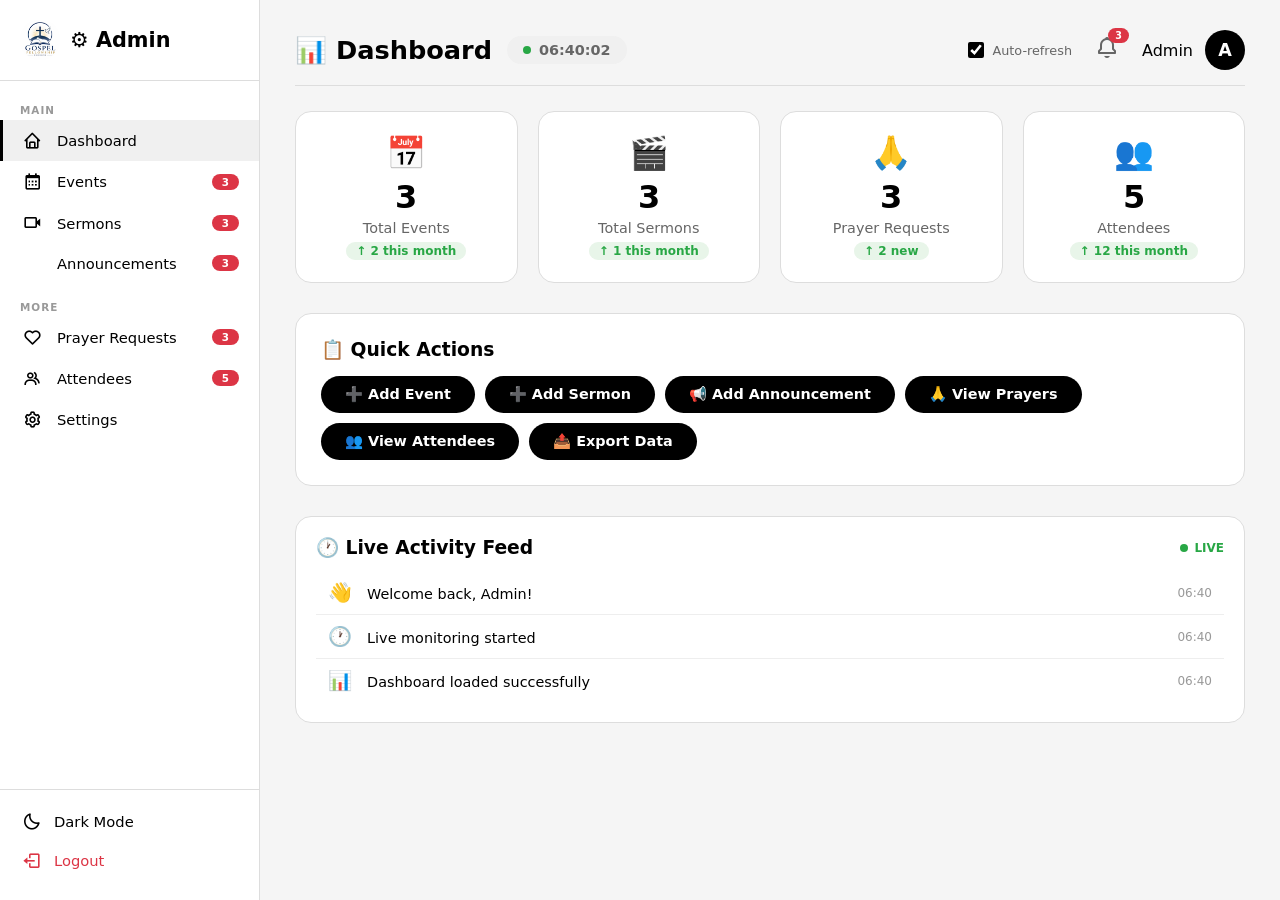
==== Admin.html @ a991891b "website update" ====
<!DOCTYPE html>
<html lang="en">
<head>
  <meta charset="UTF-8" />
  <meta name="viewport" content="width=device-width, initial-scale=1.0, maximum-scale=1.0, user-scalable=no, viewport-fit=cover" />
  <title>Admin Dashboard - Gospel Fellowship Church</title>
  <link href='https://unpkg.com/boxicons@2.1.4/css/boxicons.min.css' rel='stylesheet'>
  <link rel="stylesheet" href="https://cdnjs.cloudflare.com/ajax/libs/font-awesome/6.0.0-beta3/css/all.min.css">
  <style>
    /* ===== RESET & BASE ===== */
    * {
      margin: 0;
      padding: 0;
      box-sizing: border-box;
      font-family: 'Segoe UI', Roboto, system-ui, sans-serif;
      scrollbar-width: none;
      -ms-overflow-style: none;
    }
    *::-webkit-scrollbar { display: none; }
    
    body {
      background: #f5f5f5;
      color: #000000;
      overflow: hidden;
      height: 100vh;
      transition: background 0.3s ease, color 0.3s ease;
    }

    /* ===== DARK MODE ===== */
    body.dark-mode {
      background: #0a0a0a;
      color: #ffffff;
    }

    /* ===== ADMIN LAYOUT ===== */
    .admin-container {
      display: flex;
      height: 100vh;
      width: 100%;
    }

    /* ===== SIDEBAR ===== */
    .admin-sidebar {
      width: 260px;
      background: #ffffff;
      border-right: 1px solid #ddd;
      padding: 20px 0;
      overflow-y: auto;
      flex-shrink: 0;
      height: 100%;
      transition: background 0.3s ease, border-color 0.3s ease;
      display: flex;
      flex-direction: column;
    }
    body.dark-mode .admin-sidebar {
      background: #1a1a1a;
      border-right-color: #333;
    }

    .admin-sidebar .admin-brand {
      padding: 0 20px 20px;
      font-size: 1.3rem;
      font-weight: 700;
      border-bottom: 1px solid #ddd;
      margin-bottom: 15px;
      color: #000000;
      display: flex;
      align-items: center;
      gap: 10px;
      transition: border-color 0.3s ease, color 0.3s ease;
    }
    body.dark-mode .admin-brand {
      color: #ffffff;
      border-bottom-color: #333;
    }
    .admin-sidebar .admin-brand img {
      height: 40px;
      width: 40px;
      border-radius: 50%;
      object-fit: cover;
    }

    .admin-sidebar .nav-section {
      flex: 1;
    }
    .admin-sidebar .nav-section .nav-label {
      font-size: 0.65rem;
      text-transform: uppercase;
      letter-spacing: 1px;
      color: #999;
      padding: 8px 20px 4px;
      font-weight: 700;
    }
    body.dark-mode .admin-sidebar .nav-section .nav-label {
      color: #666;
    }

    .admin-sidebar a {
      display: flex;
      align-items: center;
      gap: 12px;
      padding: 11px 20px;
      color: #000000;
      text-decoration: none;
      transition: 0.3s;
      font-size: 0.92rem;
      border-left: 3px solid transparent;
      cursor: pointer;
      position: relative;
    }
    body.dark-mode .admin-sidebar a {
      color: #ffffff;
    }
    .admin-sidebar a:hover,
    .admin-sidebar a.active {
      background: #f0f0f0;
      border-left-color: #000000;
    }
    body.dark-mode .admin-sidebar a:hover,
    body.dark-mode .admin-sidebar a.active {
      background: #2a2a2a;
      border-left-color: #ffffff;
    }
    .admin-sidebar a i {
      width: 22px;
      font-size: 1.2rem;
    }
    .admin-sidebar a .badge {
      margin-left: auto;
      background: #dc3545;
      color: #fff;
      font-size: 0.65rem;
      padding: 2px 10px;
      border-radius: 20px;
      font-weight: 600;
      animation: pulseBadge 2s ease-in-out infinite;
    }
    body.dark-mode .admin-sidebar a .badge {
      background: #dc3545;
    }
    @keyframes pulseBadge {
      0%, 100% { transform: scale(1); }
      50% { transform: scale(1.1); }
    }

    /* ===== SIDEBAR BOTTOM ===== */
    .admin-sidebar .sidebar-footer {
      border-top: 1px solid #ddd;
      padding-top: 12px;
      margin-top: 10px;
      transition: border-color 0.3s ease;
    }
    body.dark-mode .admin-sidebar .sidebar-footer {
      border-top-color: #333;
    }
    .admin-sidebar .sidebar-footer button {
      display: flex;
      align-items: center;
      gap: 12px;
      padding: 10px 20px;
      background: none;
      border: none;
      width: 100%;
      font-size: 0.92rem;
      cursor: pointer;
      transition: 0.3s;
      border-radius: 8px;
      color: #000000;
    }
    body.dark-mode .admin-sidebar .sidebar-footer button {
      color: #ffffff;
    }
    .admin-sidebar .sidebar-footer button:hover {
      background: #f0f0f0;
    }
    body.dark-mode .admin-sidebar .sidebar-footer button:hover {
      background: #2a2a2a;
    }
    .admin-sidebar .sidebar-footer button i {
      font-size: 1.2rem;
      width: 22px;
    }
    .admin-sidebar .sidebar-footer .logout-btn {
      color: #dc3545;
    }
    .admin-sidebar .sidebar-footer .logout-btn:hover {
      background: #fee;
    }
    body.dark-mode .admin-sidebar .sidebar-footer .logout-btn:hover {
      background: #2a1a1a;
    }

    /* ===== MAIN CONTENT ===== */
    .admin-content {
      flex: 1;
      padding: 30px 35px;
      overflow-y: auto;
      height: 100%;
      background: #f5f5f5;
      transition: background 0.3s ease;
    }
    body.dark-mode .admin-content {
      background: #0a0a0a;
    }

    /* ===== HEADER ===== */
    .admin-header {
      display: flex;
      justify-content: space-between;
      align-items: center;
      padding-bottom: 15px;
      border-bottom: 1px solid #ddd;
      margin-bottom: 25px;
      transition: border-color 0.3s ease;
      flex-wrap: wrap;
      gap: 10px;
    }
    body.dark-mode .admin-header {
      border-bottom-color: #333;
    }
    .admin-header .header-left {
      display: flex;
      align-items: center;
      gap: 15px;
    }
    .admin-header h1 {
      font-size: 1.6rem;
      color: #000000;
      transition: color 0.3s ease;
    }
    body.dark-mode .admin-header h1 {
      color: #ffffff;
    }
    
    /* ===== LIVE CLOCK ===== */
    .live-clock {
      font-size: 0.9rem;
      color: #666;
      background: #f0f0f0;
      padding: 6px 16px;
      border-radius: 30px;
      display: flex;
      align-items: center;
      gap: 8px;
      font-weight: 600;
      transition: background 0.3s ease, color 0.3s ease;
    }
    body.dark-mode .live-clock {
      background: #2a2a2a;
      color: #aaa;
    }
    .live-clock .clock-dot {
      width: 8px;
      height: 8px;
      border-radius: 50%;
      background: #28a745;
      display: inline-block;
      animation: pulseDot 1.5s ease-in-out infinite;
    }
    @keyframes pulseDot {
      0%, 100% { opacity: 1; transform: scale(1); }
      50% { opacity: 0.3; transform: scale(0.8); }
    }

    /* ===== NOTIFICATION BELL ===== */
    .notification-bell {
      position: relative;
      cursor: pointer;
      font-size: 1.5rem;
      color: #666;
      transition: 0.3s;
      padding: 4px 8px;
      border-radius: 50%;
    }
    .notification-bell:hover {
      background: #f0f0f0;
      color: #000000;
    }
    body.dark-mode .notification-bell:hover {
      background: #2a2a2a;
      color: #ffffff;
    }
    .notification-bell .bell-badge {
      position: absolute;
      top: -4px;
      right: -2px;
      background: #dc3545;
      color: #fff;
      font-size: 0.6rem;
      font-weight: 700;
      padding: 2px 7px;
      border-radius: 20px;
      min-width: 18px;
      text-align: center;
      animation: pulseBadge 2s ease-in-out infinite;
    }
    .notification-bell .bell-badge.zero {
      display: none;
    }

    .admin-header .admin-user {
      display: flex;
      align-items: center;
      gap: 12px;
      color: #000000;
      transition: color 0.3s ease;
    }
    body.dark-mode .admin-header .admin-user {
      color: #ffffff;
    }
    .admin-header .admin-user .avatar {
      width: 40px;
      height: 40px;
      border-radius: 50%;
      background: #000000;
      color: #ffffff;
      display: flex;
      align-items: center;
      justify-content: center;
      font-weight: 700;
      font-size: 1.1rem;
    }
    body.dark-mode .admin-header .admin-user .avatar {
      background: #ffffff;
      color: #000000;
    }

    /* ===== STATS CARDS WITH ANIMATION ===== */
    .admin-stats {
      display: grid;
      grid-template-columns: repeat(auto-fit, minmax(180px, 1fr));
      gap: 20px;
      margin-bottom: 30px;
    }
    .stat-card {
      background: #ffffff;
      padding: 22px 20px;
      border-radius: 16px;
      border: 1px solid #ddd;
      text-align: center;
      transition: all 0.3s ease, background 0.3s ease, border-color 0.3s ease;
      cursor: default;
      position: relative;
      overflow: hidden;
    }
    body.dark-mode .stat-card {
      background: #1a1a1a;
      border-color: #333;
    }
    .stat-card:hover {
      transform: translateY(-4px);
      box-shadow: 0 8px 25px rgba(0,0,0,0.08);
    }
    .stat-card .stat-icon {
      font-size: 2rem;
      margin-bottom: 6px;
    }
    .stat-card .stat-number {
      font-size: 2rem;
      font-weight: 700;
      color: #000000;
      transition: color 0.3s ease;
      display: inline-block;
    }
    body.dark-mode .stat-card .stat-number {
      color: #ffffff;
    }
    /* ===== ANIMATED NUMBER ===== */
    .stat-number.animated {
      animation: countUp 0.8s ease forwards;
    }
    @keyframes countUp {
      from { opacity: 0; transform: translateY(10px) scale(0.9); }
      to { opacity: 1; transform: translateY(0) scale(1); }
    }

    .stat-card .stat-label {
      font-size: 0.9rem;
      color: #666;
      margin-top: 4px;
      transition: color 0.3s ease;
    }
    body.dark-mode .stat-card .stat-label {
      color: #999;
    }
    .stat-card .stat-change {
      font-size: 0.75rem;
      margin-top: 6px;
      display: inline-block;
      padding: 2px 10px;
      border-radius: 20px;
      font-weight: 600;
    }
    .stat-card .stat-change.up { color: #28a745; background: #e8f5e9; }
    .stat-card .stat-change.down { color: #dc3545; background: #fde8e8; }
    body.dark-mode .stat-card .stat-change.up { background: #1a2a1a; }
    body.dark-mode .stat-card .stat-change.down { background: #2a1a1a; }

    /* ===== QUICK ACTIONS ===== */
    .quick-actions {
      background: #ffffff;
      padding: 25px;
      border-radius: 16px;
      border: 1px solid #ddd;
      margin-bottom: 30px;
      transition: background 0.3s ease, border-color 0.3s ease;
    }
    body.dark-mode .quick-actions {
      background: #1a1a1a;
      border-color: #333;
    }
    .quick-actions h3 {
      color: #000000;
      margin-bottom: 15px;
      transition: color 0.3s ease;
    }
    body.dark-mode .quick-actions h3 {
      color: #ffffff;
    }
    .quick-actions .btn-group {
      display: flex;
      flex-wrap: wrap;
      gap: 10px;
    }
    .quick-actions .btn-admin {
      padding: 10px 24px;
      border: none;
      border-radius: 30px;
      font-weight: 600;
      cursor: pointer;
      transition: 0.3s;
      background: #000000;
      color: #ffffff;
      font-size: 0.9rem;
      display: inline-flex;
      align-items: center;
      gap: 8px;
    }
    .quick-actions .btn-admin:hover {
      opacity: 0.8;
      transform: scale(1.02);
    }
    body.dark-mode .quick-actions .btn-admin {
      background: #ffffff;
      color: #000000;
    }
    body.dark-mode .quick-actions .btn-admin:hover {
      background: #cccccc;
    }

    /* ===== LIVE ACTIVITY FEED ===== */
    .activity-feed {
      background: #ffffff;
      padding: 20px;
      border-radius: 16px;
      border: 1px solid #ddd;
      transition: background 0.3s ease, border-color 0.3s ease;
      margin-top: 20px;
    }
    body.dark-mode .activity-feed {
      background: #1a1a1a;
      border-color: #333;
    }
    .activity-feed .feed-header {
      display: flex;
      justify-content: space-between;
      align-items: center;
      margin-bottom: 12px;
    }
    .activity-feed .feed-header h3 {
      color: #000000;
      transition: color 0.3s ease;
    }
    body.dark-mode .activity-feed .feed-header h3 {
      color: #ffffff;
    }
    .activity-feed .feed-header .live-indicator {
      font-size: 0.75rem;
      color: #28a745;
      font-weight: 600;
      display: flex;
      align-items: center;
      gap: 6px;
    }
    .activity-feed .feed-header .live-indicator .dot {
      width: 8px;
      height: 8px;
      border-radius: 50%;
      background: #28a745;
      animation: pulseDot 1.5s ease-in-out infinite;
    }
    .activity-feed .feed-items {
      max-height: 200px;
      overflow-y: auto;
    }
    .activity-feed .feed-item {
      display: flex;
      justify-content: space-between;
      align-items: center;
      padding: 10px 12px;
      border-bottom: 1px solid #eee;
      transition: all 0.3s ease;
      animation: slideInFeed 0.4s ease;
    }
    body.dark-mode .activity-feed .feed-item {
      border-bottom-color: #333;
    }
    .activity-feed .feed-item:last-child {
      border-bottom: none;
    }
    .activity-feed .feed-item:hover {
      background: #f8f9fa;
    }
    body.dark-mode .activity-feed .feed-item:hover {
      background: #2a2a2a;
    }
    .activity-feed .feed-item .feed-text {
      color: #000000;
      font-size: 0.9rem;
      transition: color 0.3s ease;
    }
    body.dark-mode .activity-feed .feed-item .feed-text {
      color: #ffffff;
    }
    .activity-feed .feed-item .feed-time {
      color: #999;
      font-size: 0.75rem;
      flex-shrink: 0;
      margin-left: 15px;
    }
    body.dark-mode .activity-feed .feed-item .feed-time {
      color: #666;
    }
    .activity-feed .feed-item .feed-icon {
      font-size: 1.2rem;
      margin-right: 10px;
    }
    .activity-feed .feed-empty {
      text-align: center;
      color: #999;
      padding: 20px;
      font-size: 0.9rem;
    }
    @keyframes slideInFeed {
      from { opacity: 0; transform: translateX(-20px); }
      to { opacity: 1; transform: translateX(0); }
    }

    /* ===== ADMIN TABLE ===== */
    .admin-table-wrapper {
      background: #ffffff;
      border-radius: 16px;
      border: 1px solid #ddd;
      overflow: hidden;
      margin-top: 15px;
      transition: background 0.3s ease, border-color 0.3s ease;
    }
    body.dark-mode .admin-table-wrapper {
      background: #1a1a1a;
      border-color: #333;
    }
    .admin-table-wrapper table {
      width: 100%;
      border-collapse: collapse;
    }
    .admin-table-wrapper th {
      background: #f8f8f8;
      padding: 14px 18px;
      text-align: left;
      font-weight: 600;
      color: #000000;
      border-bottom: 1px solid #ddd;
      transition: background 0.3s ease, color 0.3s ease, border-color 0.3s ease;
    }
    body.dark-mode .admin-table-wrapper th {
      background: #2a2a2a;
      color: #ffffff;
      border-bottom-color: #333;
    }
    .admin-table-wrapper td {
      padding: 14px 18px;
      border-bottom: 1px solid #eee;
      color: #000000;
      transition: border-color 0.3s ease, color 0.3s ease;
    }
    body.dark-mode .admin-table-wrapper td {
      color: #ffffff;
      border-bottom-color: #333;
    }
    .admin-table-wrapper tr:hover td {
      background: #f8f8f8;
    }
    body.dark-mode .admin-table-wrapper tr:hover td {
      background: #2a2a2a;
    }
    .admin-table-wrapper tr:last-child td {
      border-bottom: none;
    }

    .btn-admin-sm {
      padding: 4px 14px;
      border: none;
      border-radius: 20px;
      font-size: 0.75rem;
      cursor: pointer;
      transition: 0.3s;
      font-weight: 600;
      margin: 2px;
    }
    .btn-admin-sm.danger { background: #dc3545; color: #ffffff; }
    .btn-admin-sm.danger:hover { background: #c82333; }
    .btn-admin-sm.success { background: #28a745; color: #ffffff; }
    .btn-admin-sm.success:hover { background: #218838; }
    .btn-admin-sm.primary { background: #007bff; color: #ffffff; }
    .btn-admin-sm.primary:hover { background: #0069d9; }
    .btn-admin-sm.warning { background: #ffc107; color: #000000; }
    .btn-admin-sm.warning:hover { background: #e0a800; }
    .btn-admin-sm.info { background: #17a2b8; color: #ffffff; }
    .btn-admin-sm.info:hover { background: #138496; }

    /* ===== ADMIN FORM ===== */
    .admin-form {
      background: #ffffff;
      padding: 25px;
      border-radius: 16px;
      border: 1px solid #ddd;
      margin-bottom: 25px;
      transition: background 0.3s ease, border-color 0.3s ease;
    }
    body.dark-mode .admin-form {
      background: #1a1a1a;
      border-color: #333;
    }
    .admin-form h4 {
      color: #000000;
      margin-bottom: 15px;
      transition: color 0.3s ease;
    }
    body.dark-mode .admin-form h4 {
      color: #ffffff;
    }
    .admin-form .form-group {
      margin-bottom: 14px;
    }
    .admin-form label {
      display: block;
      font-weight: 600;
      margin-bottom: 5px;
      color: #000000;
      font-size: 0.9rem;
      transition: color 0.3s ease;
    }
    body.dark-mode .admin-form label {
      color: #ffffff;
    }
    .admin-form input,
    .admin-form textarea,
    .admin-form select {
      width: 100%;
      padding: 10px 14px;
      border: 1px solid #ddd;
      border-radius: 10px;
      font-size: 0.95rem;
      transition: 0.3s;
      color: #000000;
      background: #ffffff;
    }
    body.dark-mode .admin-form input,
    body.dark-mode .admin-form textarea,
    body.dark-mode .admin-form select {
      background: #000000;
      color: #ffffff;
      border-color: #333;
    }
    .admin-form input:focus,
    .admin-form textarea:focus {
      border-color: #000000;
      outline: none;
      box-shadow: 0 0 0 3px rgba(0,0,0,0.05);
    }
    body.dark-mode .admin-form input:focus,
    body.dark-mode .admin-form textarea:focus {
      border-color: #ffffff;
      box-shadow: 0 0 0 3px rgba(255,255,255,0.05);
    }
    .admin-form textarea {
      resize: vertical;
      min-height: 70px;
    }
    .admin-form .form-row {
      display: grid;
      grid-template-columns: 1fr 1fr;
      gap: 15px;
    }
    .admin-form .btn-submit {
      padding: 10px 30px;
      border: none;
      border-radius: 30px;
      font-weight: 600;
      cursor: pointer;
      transition: 0.3s;
      background: #000000;
      color: #ffffff;
      font-size: 0.95rem;
      display: inline-flex;
      align-items: center;
      gap: 8px;
    }
    .admin-form .btn-submit:hover {
      opacity: 0.8;
      transform: scale(1.02);
    }
    .admin-form .btn-submit.secondary {
      background: #6c757d;
    }
    body.dark-mode .admin-form .btn-submit {
      background: #ffffff;
      color: #000000;
    }
    body.dark-mode .admin-form .btn-submit:hover {
      background: #cccccc;
    }

    /* ===== PAGE CONTENT ===== */
    .page-content {
      display: none;
      animation: fadeIn 0.3s ease;
    }
    .page-content.active {
      display: block;
    }
    @keyframes fadeIn {
      from { opacity: 0; transform: translateY(10px); }
      to { opacity: 1; transform: translateY(0); }
    }

    /* ===== TABLE TOOLBAR ===== */
    .table-toolbar {
      display: flex;
      justify-content: space-between;
      align-items: center;
      flex-wrap: wrap;
      gap: 10px;
      margin-bottom: 12px;
    }
    .table-toolbar .search-box {
      display: flex;
      align-items: center;
      gap: 8px;
      background: #f8f9fa;
      padding: 4px 14px;
      border-radius: 30px;
      border: 1px solid #ddd;
      transition: 0.3s;
    }
    body.dark-mode .table-toolbar .search-box {
      background: #000000;
      border-color: #333;
    }
    .table-toolbar .search-box:focus-within {
      border-color: #000000;
      box-shadow: 0 0 0 3px rgba(0,0,0,0.05);
    }
    body.dark-mode .table-toolbar .search-box:focus-within {
      border-color: #ffffff;
    }
    .table-toolbar .search-box input {
      border: none;
      background: transparent;
      padding: 8px 0;
      font-size: 0.9rem;
      color: #000000;
      outline: none;
      width: 180px;
    }
    body.dark-mode .table-toolbar .search-box input {
      color: #ffffff;
    }
    .table-toolbar .search-box input::placeholder {
      color: #aaa;
    }
    body.dark-mode .table-toolbar .search-box input::placeholder {
      color: #666;
    }
    .table-toolbar .search-box i {
      color: #aaa;
    }
    .table-toolbar .export-btn {
      padding: 8px 18px;
      border: 1px solid #ddd;
      border-radius: 30px;
      background: #fff;
      cursor: pointer;
      transition: 0.3s;
      font-size: 0.85rem;
      display: flex;
      align-items: center;
      gap: 6px;
    }
    body.dark-mode .table-toolbar .export-btn {
      background: #1a1a1a;
      border-color: #333;
      color: #ffffff;
    }
    .table-toolbar .export-btn:hover {
      background: #f0f0f0;
    }
    body.dark-mode .table-toolbar .export-btn:hover {
      background: #2a2a2a;
    }

    /* ===== TOAST NOTIFICATION ===== */
    .toast-container {
      position: fixed;
      top: 20px;
      right: 20px;
      z-index: 999999;
      display: flex;
      flex-direction: column;
      gap: 10px;
      max-width: 380px;
    }
    .toast {
      padding: 14px 20px;
      border-radius: 12px;
      color: #ffffff;
      font-weight: 600;
      box-shadow: 0 8px 30px rgba(0,0,0,0.2);
      animation: slideInToast 0.4s ease;
      display: flex;
      align-items: center;
      gap: 12px;
      backdrop-filter: blur(4px);
    }
    .toast.success { background: #28a745; }
    .toast.error { background: #dc3545; }
    .toast.warning { background: #ffc107; color: #000000; }
    .toast.info { background: #17a2b8; }
    .toast .toast-close {
      margin-left: auto;
      cursor: pointer;
      font-size: 1.2rem;
      opacity: 0.7;
      transition: 0.3s;
      background: none;
      border: none;
      color: inherit;
    }
    .toast .toast-close:hover { opacity: 1; }
    @keyframes slideInToast {
      from { opacity: 0; transform: translateX(100px); }
      to { opacity: 1; transform: translateX(0); }
    }

    /* ===== CONFIRM DIALOG ===== */
    .confirm-dialog-overlay {
      position: fixed;
      top: 0; left: 0; width: 100%; height: 100%;
      background: rgba(0,0,0,0.6);
      backdrop-filter: blur(4px);
      display: none;
      justify-content: center;
      align-items: center;
      z-index: 999998;
    }
    .confirm-dialog-overlay.show { display: flex; }
    .confirm-dialog {
      background: #ffffff;
      padding: 30px 35px;
      border-radius: 20px;
      max-width: 420px;
      width: 92%;
      text-align: center;
      animation: slideUpBox 0.3s ease;
    }
    body.dark-mode .confirm-dialog {
      background: #1a1a1a;
    }
    .confirm-dialog .confirm-icon {
      font-size: 3rem;
      margin-bottom: 10px;
    }
    .confirm-dialog h3 {
      color: #000000;
      margin-bottom: 8px;
    }
    body.dark-mode .confirm-dialog h3 {
      color: #ffffff;
    }
    .confirm-dialog p {
      color: #666;
      margin-bottom: 20px;
      font-size: 0.95rem;
    }
    body.dark-mode .confirm-dialog p {
      color: #999;
    }
    .confirm-dialog .confirm-buttons {
      display: flex;
      gap: 12px;
      justify-content: center;
    }
    .confirm-dialog .confirm-buttons button {
      padding: 10px 30px;
      border: none;
      border-radius: 30px;
      font-weight: 600;
      cursor: pointer;
      transition: 0.3s;
      font-size: 0.9rem;
    }
    .confirm-dialog .confirm-buttons .btn-confirm {
      background: #dc3545;
      color: #ffffff;
    }
    .confirm-dialog .confirm-buttons .btn-confirm:hover {
      background: #c82333;
    }
    .confirm-dialog .confirm-buttons .btn-cancel {
      background: #e8e8e8;
      color: #000000;
    }
    .confirm-dialog .confirm-buttons .btn-cancel:hover {
      background: #d5d5d5;
    }
    body.dark-mode .confirm-dialog .confirm-buttons .btn-cancel {
      background: #333;
      color: #ffffff;
    }
    body.dark-mode .confirm-dialog .confirm-buttons .btn-cancel:hover {
      background: #444;
    }

    /* ===== EMPTY STATE ===== */
    .empty-state {
      text-align: center;
      padding: 40px 20px;
      color: #999;
    }
    .empty-state i {
      font-size: 3.5rem;
      margin-bottom: 12px;
      display: block;
    }
    .empty-state h4 {
      color: #666;
      margin-bottom: 4px;
    }
    body.dark-mode .empty-state h4 {
      color: #888;
    }
    .empty-state p {
      font-size: 0.9rem;
    }

    /* ===== AUTO-REFRESH TOGGLE ===== */
    .auto-refresh-toggle {
      display: flex;
      align-items: center;
      gap: 8px;
      font-size: 0.8rem;
      color: #666;
      cursor: pointer;
      transition: color 0.3s ease;
    }
    body.dark-mode .auto-refresh-toggle {
      color: #888;
    }
    .auto-refresh-toggle input[type="checkbox"] {
      width: 16px;
      height: 16px;
      cursor: pointer;
      accent-color: #000000;
    }
    body.dark-mode .auto-refresh-toggle input[type="checkbox"] {
      accent-color: #ffffff;
    }

    /* ========================================== */
    /* ===== RESPONSIVE ===== */
    /* ========================================== */
    @media (max-width: 992px) {
      .admin-sidebar { width: 220px; }
      .admin-content { padding: 20px; }
      .admin-stats { grid-template-columns: repeat(2, 1fr); }
    }

    @media (max-width: 768px) {
      .admin-container { flex-direction: column; }
      .admin-sidebar {
        width: 100%;
        height: auto;
        border-right: none;
        border-bottom: 1px solid #ddd;
        padding: 10px 0;
        flex-direction: row;
        flex-wrap: wrap;
        overflow-x: auto;
      }
      body.dark-mode .admin-sidebar { border-bottom-color: #333; }
      .admin-sidebar .admin-brand {
        width: 100%;
        padding: 0 15px 10px;
        border-bottom: 1px solid #ddd;
        margin-bottom: 5px;
      }
      body.dark-mode .admin-sidebar .admin-brand { border-bottom-color: #333; }
      .admin-sidebar .nav-section {
        display: flex;
        flex-wrap: wrap;
        padding: 0 10px;
        gap: 2px;
        flex: none;
      }
      .admin-sidebar .nav-section .nav-label { display: none; }
      .admin-sidebar a {
        padding: 8px 14px;
        font-size: 0.8rem;
        border-left: none;
        border-bottom: 2px solid transparent;
        flex: 1;
        min-width: 60px;
        justify-content: center;
      }
      .admin-sidebar a:hover,
      .admin-sidebar a.active {
        border-left: none;
        border-bottom-color: #000000;
      }
      body.dark-mode .admin-sidebar a:hover,
      body.dark-mode .admin-sidebar a.active {
        border-bottom-color: #ffffff;
      }
      .admin-sidebar a .badge { display: none; }
      .admin-sidebar .sidebar-footer {
        display: flex;
        width: 100%;
        border-top: 1px solid #ddd;
        padding-top: 8px;
        margin-top: 5px;
        justify-content: center;
        gap: 6px;
      }
      body.dark-mode .admin-sidebar .sidebar-footer { border-top-color: #333; }
      .admin-sidebar .sidebar-footer button {
        width: auto;
        padding: 6px 14px;
        font-size: 0.8rem;
      }
      .admin-content { padding: 15px; height: auto; min-height: calc(100vh - 120px); }
      .admin-stats { grid-template-columns: 1fr 1fr; gap: 10px; }
      .stat-card { padding: 15px; }
      .stat-card .stat-number { font-size: 1.4rem; }
      .admin-header {
        flex-direction: column;
        align-items: stretch;
        gap: 10px;
      }
      .admin-header .header-left {
        flex-wrap: wrap;
      }
      .admin-header h1 { font-size: 1.2rem; }
      .admin-form .form-row { grid-template-columns: 1fr; }
      .admin-table-wrapper { overflow-x: auto; }
      .admin-table-wrapper table { font-size: 0.8rem; }
      .admin-table-wrapper th,
      .admin-table-wrapper td { padding: 8px 10px; }
      .quick-actions .btn-group { flex-direction: column; }
      .quick-actions .btn-admin { width: 100%; justify-content: center; }
      .table-toolbar .search-box input { width: 120px; }
      .live-clock { font-size: 0.75rem; padding: 4px 12px; }
    }

    @media (max-width: 480px) {
      .admin-stats { grid-template-columns: 1fr 1fr; gap: 8px; }
      .stat-card .stat-icon { font-size: 1.5rem; }
      .stat-card .stat-number { font-size: 1.2rem; }
      .admin-content { padding: 10px; }
    }
  </style>
</head>
<body>

<!-- ===== TOAST CONTAINER ===== -->
<div class="toast-container" id="toastContainer"></div>

<!-- ===== CONFIRM DIALOG ===== -->
<div class="confirm-dialog-overlay" id="confirmDialog">
  <div class="confirm-dialog">
    <div class="confirm-icon">⚠️</div>
    <h3 id="confirmTitle">Are you sure?</h3>
    <p id="confirmMessage">This action cannot be undone.</p>
    <div class="confirm-buttons">
      <button class="btn-cancel" onclick="closeConfirm()">Cancel</button>
      <button class="btn-confirm" id="confirmBtn">Delete</button>
    </div>
  </div>
</div>

<!-- ===== ADMIN LAYOUT ===== -->
<div class="admin-container">

  <!-- ===== SIDEBAR ===== -->
  <aside class="admin-sidebar">
    <div class="admin-brand">
      <img src="Gospel.jpg" alt="Logo" onerror="this.src='Gospel.jpg'">
      <span>⚙️ Admin</span>
    </div>

    <nav class="nav-section">
      <div class="nav-label">Main</div>
      <a class="active" data-page="dashboard" onclick="showPage('dashboard')">
        <i class='bx bx-home'></i> Dashboard
      </a>
      <a data-page="events" onclick="showPage('events')">
        <i class='bx bx-calendar'></i> Events
        <span class="badge" id="eventBadge">6</span>
      </a>
      <a data-page="sermons" onclick="showPage('sermons')">
        <i class='bx bx-video'></i> Sermons
        <span class="badge" id="sermonBadge">3</span>
      </a>
      <a data-page="announcements" onclick="showPage('announcements')">
        <i class='bx bx-bullhorn'></i> Announcements
        <span class="badge" id="announceBadge">3</span>
      </a>
      <div class="nav-label" style="margin-top:10px;">More</div>
      <a data-page="prayers" onclick="showPage('prayers')">
        <i class='bx bx-heart'></i> Prayer Requests
        <span class="badge" id="prayerBadge">3</span>
      </a>
      <a data-page="attendees" onclick="showPage('attendees')">
        <i class='bx bx-group'></i> Attendees
        <span class="badge" id="attendeeBadge">5</span>
      </a>
      <a data-page="settings" onclick="showPage('settings')">
        <i class='bx bx-cog'></i> Settings
      </a>
    </nav>

    <div class="sidebar-footer">
      <button onclick="toggleAdminTheme()">
        <i class='bx bx-moon' id="adminThemeIcon"></i>
        <span id="adminThemeText">Dark Mode</span>
      </button>
      <button class="logout-btn" onclick="logoutAdmin()">
        <i class='bx bx-log-out'></i> Logout
      </button>
    </div>
  </aside>

  <!-- ===== MAIN CONTENT ===== -->
  <main class="admin-content">

    <!-- ===== HEADER WITH LIVE CLOCK ===== -->
    <div class="admin-header">
      <div class="header-left">
        <h1 id="pageTitle">📊 Dashboard</h1>
        <div class="live-clock">
          <span class="clock-dot"></span>
          <span id="liveClock">00:00:00</span>
        </div>
      </div>
      <div style="display:flex;align-items:center;gap:15px;flex-wrap:wrap;">
        <!-- Auto-Refresh Toggle -->
        <label class="auto-refresh-toggle">
          <input type="checkbox" id="autoRefreshToggle" checked onchange="toggleAutoRefresh()">
          <span>Auto-refresh</span>
        </label>
        <!-- Notification Bell -->
        <div class="notification-bell" onclick="showNotifications()" title="Notifications">
          <i class='bx bx-bell'></i>
          <span class="bell-badge" id="bellBadge">3</span>
        </div>
        <div class="admin-user">
          <span>Admin</span>
          <div class="avatar">A</div>
        </div>
      </div>
    </div>

    <!-- ========================================== -->
    <!-- ===== PAGE: DASHBOARD ===== -->
    <!-- ========================================== -->
    <div class="page-content active" id="page-dashboard">
      <div class="admin-stats">
        <div class="stat-card">
          <div class="stat-icon">📅</div>
          <div class="stat-number animated" id="statEvents">6</div>
          <div class="stat-label">Total Events</div>
          <span class="stat-change up">↑ 2 this month</span>
        </div>
        <div class="stat-card">
          <div class="stat-icon">🎬</div>
          <div class="stat-number animated" id="statSermons">3</div>
          <div class="stat-label">Total Sermons</div>
          <span class="stat-change up">↑ 1 this month</span>
        </div>
        <div class="stat-card">
          <div class="stat-icon">🙏</div>
          <div class="stat-number animated" id="statPrayers">3</div>
          <div class="stat-label">Prayer Requests</div>
          <span class="stat-change up">↑ 2 new</span>
        </div>
        <div class="stat-card">
          <div class="stat-icon">👥</div>
          <div class="stat-number animated" id="statAttendees">127</div>
          <div class="stat-label">Attendees</div>
          <span class="stat-change up">↑ 12 this month</span>
        </div>
      </div>

      <div class="quick-actions">
        <h3>📋 Quick Actions</h3>
        <div class="btn-group">
          <button class="btn-admin" onclick="showPage('events')">➕ Add Event</button>
          <button class="btn-admin" onclick="showPage('sermons')">➕ Add Sermon</button>
          <button class="btn-admin" onclick="showPage('announcements')">📢 Add Announcement</button>
          <button class="btn-admin" onclick="showPage('prayers')">🙏 View Prayers</button>
          <button class="btn-admin" onclick="showPage('attendees')">👥 View Attendees</button>
          <button class="btn-admin" onclick="exportData()">📤 Export Data</button>
        </div>
      </div>

      <!-- ===== LIVE ACTIVITY FEED ===== -->
      <div class="activity-feed">
        <div class="feed-header">
          <h3>🕐 Live Activity Feed</h3>
          <span class="live-indicator">
            <span class="dot"></span> LIVE
          </span>
        </div>
        <div class="feed-items" id="activityFeed">
          <!-- Activities will be added here dynamically -->
        </div>
      </div>
    </div>

    <!-- ========================================== -->
    <!-- ===== PAGE: EVENTS ===== -->
    <!-- ========================================== -->
    <div class="page-content" id="page-events">
      <h3 style="color:#000000;margin-bottom:15px;transition:color 0.3s ease;">📅 Manage Events</h3>

      <div class="admin-form">
        <h4>Add New Event</h4>
        <form onsubmit="addEvent(event)">
          <div class="form-row">
            <div class="form-group">
              <label>Event Title *</label>
              <input type="text" id="eventTitle" placeholder="e.g. Sunday Service" required>
            </div>
            <div class="form-group">
              <label>Date/Time *</label>
              <input type="text" id="eventDate" placeholder="e.g. Every Sunday • 8:30 AM" required>
            </div>
          </div>
          <div class="form-group">
            <label>Description</label>
            <textarea id="eventDesc" placeholder="Event description" rows="2"></textarea>
          </div>
          <div class="form-group">
            <label>Tag *</label>
            <input type="text" id="eventTag" placeholder="e.g. ⛪ Sunday Service" required>
          </div>
          <div style="display:flex;gap:10px;flex-wrap:wrap;">
            <button type="submit" class="btn-submit">➕ Add Event</button>
            <button type="reset" class="btn-submit secondary" style="background:#6c757d;">↺ Clear</button>
          </div>
        </form>
      </div>

      <div class="table-toolbar">
        <div class="search-box">
          <i class='bx bx-search'></i>
          <input type="text" id="eventSearch" placeholder="Search events..." oninput="filterTable('eventsTableBody', this.value)">
        </div>
        <button class="export-btn" onclick="exportTable('eventsTableBody', 'Events')">
          <i class='bx bx-download'></i> Export
        </button>
      </div>

      <div class="admin-table-wrapper">
        <table>
          <thead>
            <tr><th>Title</th><th>Date</th><th>Tag</th><th>Actions</th></tr>
          </thead>
          <tbody id="eventsTableBody">
            <tr>
              <td>Sunday Service</td>
              <td>Every Sunday • 8:30 AM</td>
              <td>⛪ Sunday Service</td>
              <td>
                <button class="btn-admin-sm primary" onclick="editItem(this, 'Event')">✏️ Edit</button>
                <button class="btn-admin-sm danger" onclick="confirmDelete(this, 'Event')">🗑️ Delete</button>
              </td>
            </tr>
            <tr>
              <td>Worship Night</td>
              <td>Every Friday • 7:00 PM</td>
              <td>🎵 Worship</td>
              <td>
                <button class="btn-admin-sm primary" onclick="editItem(this, 'Event')">✏️ Edit</button>
                <button class="btn-admin-sm danger" onclick="confirmDelete(this, 'Event')">🗑️ Delete</button>
              </td>
            </tr>
            <tr>
              <td>Prayer Meeting</td>
              <td>Every Monday • 7:00 PM</td>
              <td>🙏 Prayer</td>
              <td>
                <button class="btn-admin-sm primary" onclick="editItem(this, 'Event')">✏️ Edit</button>
                <button class="btn-admin-sm danger" onclick="confirmDelete(this, 'Event')">🗑️ Delete</button>
              </td>
            </tr>
          </tbody>
        </table>
      </div>
    </div>

    <!-- ========================================== -->
    <!-- ===== PAGE: SERMONS ===== -->
    <!-- ========================================== -->
    <div class="page-content" id="page-sermons">
      <h3 style="color:#000000;margin-bottom:15px;transition:color 0.3s ease;">🎬 Manage Sermons</h3>

      <div class="admin-form">
        <h4>Add New Sermon</h4>
        <form onsubmit="addSermon(event)">
          <div class="form-row">
            <div class="form-group">
              <label>Sermon Title *</label>
              <input type="text" id="sermonTitle" placeholder="e.g. Obedience Over Sacrifice" required>
            </div>
            <div class="form-group">
              <label>Date *</label>
              <input type="text" id="sermonDate" placeholder="e.g. July 12, 2026" required>
            </div>
          </div>
          <div class="form-row">
            <div class="form-group">
              <label>Verse *</label>
              <input type="text" id="sermonVerse" placeholder="e.g. To obey is better than sacrifice" required>
            </div>
            <div class="form-group">
              <label>Verse Reference</label>
              <input type="text" id="sermonVerseRef" placeholder="e.g. 1 Samuel 15:22">
            </div>
          </div>
          <div class="form-group">
            <label>YouTube / Video URL</label>
            <input type="url" id="sermonUrl" placeholder="https://www.youtube.com/watch?v=...">
          </div>
          <div style="display:flex;gap:10px;flex-wrap:wrap;">
            <button type="submit" class="btn-submit">➕ Add Sermon</button>
            <button type="reset" class="btn-submit secondary" style="background:#6c757d;">↺ Clear</button>
          </div>
        </form>
      </div>

      <div class="table-toolbar">
        <div class="search-box">
          <i class='bx bx-search'></i>
          <input type="text" id="sermonSearch" placeholder="Search sermons..." oninput="filterTable('sermonsTableBody', this.value)">
        </div>
        <button class="export-btn" onclick="exportTable('sermonsTableBody', 'Sermons')">
          <i class='bx bx-download'></i> Export
        </button>
      </div>

      <div class="admin-table-wrapper">
        <table>
          <thead>
            <tr><th>Title</th><th>Date</th><th>Verse</th><th>Actions</th></tr>
          </thead>
          <tbody id="sermonsTableBody">
            <tr>
              <td>Obedience Over Sacrifice</td>
              <td>July 12, 2026</td>
              <td>1 Samuel 15:22</td>
              <td>
                <button class="btn-admin-sm primary" onclick="editItem(this, 'Sermon')">✏️ Edit</button>
                <button class="btn-admin-sm danger" onclick="confirmDelete(this, 'Sermon')">🗑️ Delete</button>
              </td>
            </tr>
            <tr>
              <td>A New Song</td>
              <td>July 17, 2026</td>
              <td>Psalm 96:1</td>
              <td>
                <button class="btn-admin-sm primary" onclick="editItem(this, 'Sermon')">✏️ Edit</button>
                <button class="btn-admin-sm danger" onclick="confirmDelete(this, 'Sermon')">🗑️ Delete</button>
              </td>
            </tr>
            <tr>
              <td>Light to My Path</td>
              <td>July 16, 2026</td>
              <td>Psalm 119:105</td>
              <td>
                <button class="btn-admin-sm primary" onclick="editItem(this, 'Sermon')">✏️ Edit</button>
                <button class="btn-admin-sm danger" onclick="confirmDelete(this, 'Sermon')">🗑️ Delete</button>
              </td>
            </tr>
          </tbody>
        </table>
      </div>
    </div>

    <!-- ========================================== -->
    <!-- ===== PAGE: ANNOUNCEMENTS ===== -->
    <!-- ========================================== -->
    <div class="page-content" id="page-announcements">
      <h3 style="color:#000000;margin-bottom:15px;transition:color 0.3s ease;">📢 Manage Announcements</h3>

      <div class="admin-form">
        <h4>Add New Announcement</h4>
        <form onsubmit="addAnnouncement(event)">
          <div class="form-group">
            <label>Title *</label>
            <input type="text" id="announceTitle" placeholder="e.g. Baptismal Service" required>
          </div>
          <div class="form-group">
            <label>Details *</label>
            <input type="text" id="announceDetails" placeholder="e.g. July 21, 2026 • 8:30 AM" required>
          </div>
          <div style="display:flex;gap:10px;flex-wrap:wrap;">
            <button type="submit" class="btn-submit">📢 Add Announcement</button>
            <button type="reset" class="btn-submit secondary" style="background:#6c757d;">↺ Clear</button>
          </div>
        </form>
      </div>

      <div class="table-toolbar">
        <div class="search-box">
          <i class='bx bx-search'></i>
          <input type="text" id="announceSearch" placeholder="Search announcements..." oninput="filterTable('announcementsTableBody', this.value)">
        </div>
        <button class="export-btn" onclick="exportTable('announcementsTableBody', 'Announcements')">
          <i class='bx bx-download'></i> Export
        </button>
      </div>

      <div class="admin-table-wrapper">
        <table>
          <thead>
            <tr><th>Title</th><th>Details</th><th>Actions</th></tr>
          </thead>
          <tbody id="announcementsTableBody">
            <tr>
              <td>🔥 Next Sunday: Baptismal Service</td>
              <td>July 21, 2026 • 8:30 AM</td>
              <td>
                <button class="btn-admin-sm primary" onclick="editItem(this, 'Announcement')">✏️ Edit</button>
                <button class="btn-admin-sm danger" onclick="confirmDelete(this, 'Announcement')">🗑️ Delete</button>
              </td>
            </tr>
            <tr>
              <td>🌱 Youth Camp 2026</td>
              <td>July 20-22, 2026</td>
              <td>
                <button class="btn-admin-sm primary" onclick="editItem(this, 'Announcement')">✏️ Edit</button>
                <button class="btn-admin-sm danger" onclick="confirmDelete(this, 'Announcement')">🗑️ Delete</button>
              </td>
            </tr>
            <tr>
              <td>🎵 Worship Night Special</td>
              <td>July 24, 2026 • 7:00 PM</td>
              <td>
                <button class="btn-admin-sm primary" onclick="editItem(this, 'Announcement')">✏️ Edit</button>
                <button class="btn-admin-sm danger" onclick="confirmDelete(this, 'Announcement')">🗑️ Delete</button>
              </td>
            </tr>
          </tbody>
        </table>
      </div>
    </div>

    <!-- ========================================== -->
    <!-- ===== PAGE: PRAYER REQUESTS ===== -->
    <!-- ========================================== -->
    <div class="page-content" id="page-prayers">
      <h3 style="color:#000000;margin-bottom:15px;transition:color 0.3s ease;">🙏 Prayer Requests</h3>

      <div class="table-toolbar">
        <div class="search-box">
          <i class='bx bx-search'></i>
          <input type="text" id="prayerSearch" placeholder="Search prayers..." oninput="filterTable('prayersTableBody', this.value)">
        </div>
        <button class="export-btn" onclick="exportTable('prayersTableBody', 'Prayers')">
          <i class='bx bx-download'></i> Export
        </button>
      </div>

      <div class="admin-table-wrapper">
        <table>
          <thead>
            <tr><th>Name</th><th>Request</th><th>Date</th><th>Status</th><th>Actions</th></tr>
          </thead>
          <tbody id="prayersTableBody">
            <tr>
              <td>Anonymous</td>
              <td>Pray for my family's health and protection.</td>
              <td>2 days ago</td>
              <td><span style="color:#28a745;">✅ Approved</span></td>
              <td>
                <button class="btn-admin-sm danger" onclick="confirmDelete(this, 'Prayer')">🗑️ Delete</button>
              </td>
            </tr>
            <tr>
              <td>Bro. Mark</td>
              <td>Pray for the upcoming Youth Camp, that many souls will be saved.</td>
              <td>3 days ago</td>
              <td><span style="color:#ffc107;">⏳ Pending</span></td>
              <td>
                <button class="btn-admin-sm success" onclick="approvePrayer(this)">✅ Approve</button>
                <button class="btn-admin-sm danger" onclick="confirmDelete(this, 'Prayer')">🗑️ Delete</button>
              </td>
            </tr>
            <tr>
              <td>Sis. Grace</td>
              <td>Healing for my mother who is in the hospital.</td>
              <td>5 days ago</td>
              <td><span style="color:#28a745;">✅ Approved</span></td>
              <td>
                <button class="btn-admin-sm danger" onclick="confirmDelete(this, 'Prayer')">🗑️ Delete</button>
              </td>
            </tr>
          </tbody>
        </table>
      </div>
    </div>

    <!-- ========================================== -->
    <!-- ===== PAGE: ATTENDEES ===== -->
    <!-- ========================================== -->
    <div class="page-content" id="page-attendees">
      <h3 style="color:#000000;margin-bottom:15px;transition:color 0.3s ease;">👥 Attendees</h3>

      <div class="admin-form">
        <h4>Add New Attendee</h4>
        <form onsubmit="addAttendee(event)">
          <div class="form-row">
            <div class="form-group">
              <label>Full Name *</label>
              <input type="text" id="attendeeName" placeholder="Full Name" required>
            </div>
            <div class="form-group">
              <label>Facebook Name</label>
              <input type="text" id="attendeeFb" placeholder="Facebook Name">
            </div>
          </div>
          <div class="form-row">
            <div class="form-group">
              <label>Contact</label>
              <input type="text" id="attendeeContact" placeholder="Contact Number">
            </div>
            <div class="form-group">
              <label>Age</label>
              <input type="number" id="attendeeAge" placeholder="Age">
            </div>
          </div>
          <div style="display:flex;gap:10px;flex-wrap:wrap;">
            <button type="submit" class="btn-submit">➕ Add Attendee</button>
            <button type="reset" class="btn-submit secondary" style="background:#6c757d;">↺ Clear</button>
          </div>
        </form>
      </div>

      <div class="table-toolbar">
        <div class="search-box">
          <i class='bx bx-search'></i>
          <input type="text" id="attendeeSearch" placeholder="Search attendees..." oninput="filterTable('attendeesTableBody', this.value)">
        </div>
        <button class="export-btn" onclick="exportTable('attendeesTableBody', 'Attendees')">
          <i class='bx bx-download'></i> Export
        </button>
      </div>

      <div class="admin-table-wrapper">
        <table>
          <thead>
            <tr><th>Name</th><th>Facebook</th><th>Contact</th><th>Age</th><th>Actions</th></tr>
          </thead>
          <tbody id="attendeesTableBody">
            <tr>
              <td>Juan Dela Cruz</td>
              <td>Juan DC</td>
              <td>0912-345-6789</td>
              <td>28</td>
              <td>
                <button class="btn-admin-sm primary" onclick="editItem(this, 'Attendee')">✏️ Edit</button>
                <button class="btn-admin-sm danger" onclick="confirmDelete(this, 'Attendee')">🗑️ Delete</button>
              </td>
            </tr>
            <tr>
              <td>Maria Santos</td>
              <td>Maria S</td>
              <td>0913-456-7890</td>
              <td>34</td>
              <td>
                <button class="btn-admin-sm primary" onclick="editItem(this, 'Attendee')">✏️ Edit</button>
                <button class="btn-admin-sm danger" onclick="confirmDelete(this, 'Attendee')">🗑️ Delete</button>
              </td>
            </tr>
            <tr>
              <td>Ana Reyes</td>
              <td>Ana R</td>
              <td>0914-567-8901</td>
              <td>22</td>
              <td>
                <button class="btn-admin-sm primary" onclick="editItem(this, 'Attendee')">✏️ Edit</button>
                <button class="btn-admin-sm danger" onclick="confirmDelete(this, 'Attendee')">🗑️ Delete</button>
              </td>
            </tr>
            <tr>
              <td>Mark Johnson</td>
              <td>Mark J</td>
              <td>0915-678-9012</td>
              <td>41</td>
              <td>
                <button class="btn-admin-sm primary" onclick="editItem(this, 'Attendee')">✏️ Edit</button>
                <button class="btn-admin-sm danger" onclick="confirmDelete(this, 'Attendee')">🗑️ Delete</button>
              </td>
            </tr>
            <tr>
              <td>Grace Lee</td>
              <td>Grace L</td>
              <td>0916-789-0123</td>
              <td>19</td>
              <td>
                <button class="btn-admin-sm primary" onclick="editItem(this, 'Attendee')">✏️ Edit</button>
                <button class="btn-admin-sm danger" onclick="confirmDelete(this, 'Attendee')">🗑️ Delete</button>
              </td>
            </tr>
          </tbody>
        </table>
      </div>
      <div style="margin-top:12px;text-align:right;color:#888;font-size:0.85rem;">
        Total: <strong id="totalAttendeesDisplay">5</strong> attendees
      </div>
    </div>

    <!-- ========================================== -->
    <!-- ===== PAGE: SETTINGS ===== -->
    <!-- ========================================== -->
    <div class="page-content" id="page-settings">
      <h3 style="color:#000000;margin-bottom:15px;transition:color 0.3s ease;">⚙️ Settings</h3>

      <div class="admin-form">
        <form onsubmit="saveSettings(event)">
          <div class="form-group">
            <label>Church Name</label>
            <input type="text" id="settingsChurchName" value="Gospel Fellowship Church">
          </div>
          <div class="form-row">
            <div class="form-group">
              <label>Email</label>
              <input type="email" id="settingsEmail" value="gospelfellowshipchurch0923@gmail.com">
            </div>
            <div class="form-group">
              <label>Phone</label>
              <input type="text" id="settingsPhone" value="123-456-7890">
            </div>
          </div>
          <div class="form-group">
            <label>Address</label>
            <input type="text" id="settingsAddress" value="008 National Road SF. 2 Purok 1, Limay, Bataan">
          </div>
          <div class="form-group">
            <label>Facebook Page URL</label>
            <input type="url" id="settingsFacebook" value="https://www.facebook.com/profile.php?id=61590579395623">
          </div>
          <div style="display:flex;gap:10px;flex-wrap:wrap;">
            <button type="submit" class="btn-submit">💾 Save Settings</button>
            <button type="reset" class="btn-submit secondary" style="background:#6c757d;">↺ Reset</button>
          </div>
        </form>
      </div>

      <div style="margin-top:20px;padding:20px;background:#fff3cd;border-radius:12px;border:1px solid #ffc107;">
        <h4 style="color:#856404;">🔐 Admin Credentials</h4>
        <p style="color:#856404;">Username: <strong>admin</strong> | Password: <strong>admin123</strong></p>
        <p style="color:#856404;font-size:0.85rem;">Access by clicking the logo 5 times on the main website.</p>
      </div>

      <div style="margin-top:15px;padding:20px;background:#f8f9fa;border-radius:12px;border:1px solid #ddd;transition:background 0.3s ease,border-color 0.3s ease;">
        <body.dark-mode style="background:#1a1a1a;border-color:#333;"></body.dark-mode>
        <h4 style="color:#000000;transition:color 0.3s ease;">📊 Database Info</h4>
        <div style="font-size:0.9rem;color:#666;transition:color 0.3s ease;">
          <p>Total Events: <strong id="dbEvents">6</strong></p>
          <p>Total Sermons: <strong id="dbSermons">3</strong></p>
          <p>Total Announcements: <strong id="dbAnnouncements">3</strong></p>
          <p>Total Prayers: <strong id="dbPrayers">3</strong></p>
          <p>Total Attendees: <strong id="dbAttendees">5</strong></p>
        </div>
        <body.dark-mode style="color:#999;"></body.dark-mode>
      </div>
    </div>

  </main>
</div>

<!-- ========================================== -->
<!-- ===== SCRIPTS ===== -->
<!-- ========================================== -->
<script>
  (function() {
    'use strict';

    // ============================================
    // LIVE CLOCK
    // ============================================
    function updateClock() {
      const now = new Date();
      const time = now.toLocaleTimeString('en-US', { 
        hour12: false,
        hour: '2-digit',
        minute: '2-digit',
        second: '2-digit'
      });
      document.getElementById('liveClock').textContent = time;
    }
    updateClock();
    setInterval(updateClock, 1000);

    // ============================================
    // LIVE ACTIVITY FEED
    // ============================================
    const activityMessages = [
      { icon: '📅', text: 'New event "Sunday Service" was added' },
      { icon: '🙏', text: 'New prayer request from Anonymous' },
      { icon: '👤', text: 'New attendee "Juan Dela Cruz" registered' },
      { icon: '📢', text: 'New announcement posted: "Baptismal Service"' },
      { icon: '🎬', text: 'New sermon "Obedience Over Sacrifice" added' },
      { icon: '✅', text: 'Prayer request from Bro. Mark was approved' },
      { icon: '👥', text: 'Total attendees reached 127 members' },
      { icon: '📊', text: 'Dashboard stats updated' },
      { icon: '🔄', text: 'System auto-refresh completed' },
      { icon: '💾', text: 'Settings were saved successfully' }
    ];

    let activityCount = 0;
    let isAutoRefresh = true;

    function addActivity(message) {
      const feed = document.getElementById('activityFeed');
      const item = document.createElement('div');
      item.className = 'feed-item';
      
      const time = new Date().toLocaleTimeString('en-US', { 
        hour12: false,
        hour: '2-digit',
        minute: '2-digit'
      });
      
      item.innerHTML = `
        <div>
          <span class="feed-icon">${message.icon}</span>
          <span class="feed-text">${message.text}</span>
        </div>
        <span class="feed-time">${time}</span>
      `;
      
      feed.prepend(item);
      activityCount++;
      
      // Limit to 20 items
      while (feed.children.length > 20) {
        feed.removeChild(feed.lastChild);
      }
      
      // Update notification badge
      updateBellBadge();
    }

    function generateRandomActivity() {
      const random = activityMessages[Math.floor(Math.random() * activityMessages.length)];
      addActivity(random);
    }

    // Add initial activities
    const initialActivities = [
      { icon: '📊', text: 'Dashboard loaded successfully' },
      { icon: '🕐', text: 'Live monitoring started' },
      { icon: '👋', text: 'Welcome back, Admin!' }
    ];
    initialActivities.forEach(msg => addActivity(msg));

    // Auto-generate activity every 8 seconds
    let activityInterval = setInterval(generateRandomActivity, 8000);

    // ============================================
    // AUTO-REFRESH TOGGLE
    // ============================================
    window.toggleAutoRefresh = function() {
      const checkbox = document.getElementById('autoRefreshToggle');
      isAutoRefresh = checkbox.checked;
      
      if (isAutoRefresh) {
        activityInterval = setInterval(generateRandomActivity, 8000);
        showToast('🔄 Auto-refresh enabled', 'info');
      } else {
        clearInterval(activityInterval);
        showToast('⏸️ Auto-refresh paused', 'warning');
      }
    };

    // ============================================
    // NOTIFICATION BELL
    // ============================================
    function updateBellBadge() {
      const badge = document.getElementById('bellBadge');
      const count = document.querySelectorAll('#activityFeed .feed-item').length;
      badge.textContent = count;
      if (count === 0) {
        badge.classList.add('zero');
      } else {
        badge.classList.remove('zero');
      }
    }

    window.showNotifications = function() {
      const feed = document.getElementById('activityFeed');
      const count = feed.children.length;
      showToast(`📬 You have ${count} activity notifications`, 'info');
    };

    // ============================================
    // ANIMATED NUMBERS (Count Up)
    // ============================================
    function animateNumbers() {
      document.querySelectorAll('.stat-number.animated').forEach(el => {
        const target = parseInt(el.textContent);
        if (target > 0) {
          el.style.opacity = '0';
          let current = 0;
          const step = Math.ceil(target / 30);
          const timer = setInterval(() => {
            current += step;
            if (current >= target) {
              current = target;
              clearInterval(timer);
            }
            el.textContent = current;
            el.style.opacity = '1';
          }, 30);
        }
      });
    }

    // Run animation after page load
    setTimeout(animateNumbers, 300);

    // ============================================
    // PAGE NAVIGATION
    // ============================================
    window.showPage = function(pageId) {
      document.querySelectorAll('.page-content').forEach(el => el.classList.remove('active'));
      const target = document.getElementById('page-' + pageId);
      if (target) target.classList.add('active');

      document.querySelectorAll('.admin-sidebar a').forEach(el => el.classList.remove('active'));
      document.querySelector(`.admin-sidebar a[data-page="${pageId}"]`)?.classList.add('active');

      const titles = {
        dashboard: '📊 Dashboard',
        events: '📅 Events',
        sermons: '🎬 Sermons',
        announcements: '📢 Announcements',
        prayers: '🙏 Prayer Requests',
        attendees: '👥 Attendees',
        settings: '⚙️ Settings'
      };
      document.getElementById('pageTitle').textContent = titles[pageId] || pageId;
      updateBadges();
    };

    // ============================================
    // UPDATE BADGES
    // ============================================
    function updateBadges() {
      const events = document.querySelectorAll('#eventsTableBody tr').length;
      const sermons = document.querySelectorAll('#sermonsTableBody tr').length;
      const announcements = document.querySelectorAll('#announcementsTableBody tr').length;
      const prayers = document.querySelectorAll('#prayersTableBody tr').length;
      const attendees = document.querySelectorAll('#attendeesTableBody tr').length;

      document.getElementById('eventBadge').textContent = events;
      document.getElementById('sermonBadge').textContent = sermons;
      document.getElementById('announceBadge').textContent = announcements;
      document.getElementById('prayerBadge').textContent = prayers;
      document.getElementById('attendeeBadge').textContent = attendees;

      document.getElementById('statEvents').textContent = events;
      document.getElementById('statSermons').textContent = sermons;
      document.getElementById('statPrayers').textContent = prayers;
      document.getElementById('statAttendees').textContent = attendees;
      document.getElementById('totalAttendeesDisplay').textContent = attendees;

      document.getElementById('dbEvents').textContent = events;
      document.getElementById('dbSermons').textContent = sermons;
      document.getElementById('dbAnnouncements').textContent = announcements;
      document.getElementById('dbPrayers').textContent = prayers;
      document.getElementById('dbAttendees').textContent = attendees;
    }

    // ============================================
    // TOAST NOTIFICATIONS
    // ============================================
    function showToast(message, type = 'success') {
      const container = document.getElementById('toastContainer');
      const toast = document.createElement('div');
      toast.className = `toast ${type}`;
      
      const icons = { success: '✅', error: '❌', warning: '⚠️', info: 'ℹ️' };
      
      toast.innerHTML = `
        <span>${icons[type] || 'ℹ️'}</span>
        <span>${message}</span>
        <button class="toast-close" onclick="this.parentElement.remove()">&times;</button>
      `;
      
      container.appendChild(toast);
      setTimeout(() => { if (toast.parentElement) toast.remove(); }, 4000);
    }

    // ============================================
    // CONFIRM DIALOG
    // ============================================
    let confirmCallback = null;

    window.confirmDelete = function(btn, type) {
      const row = btn.closest('tr');
      const name = row?.querySelector('td:first-child')?.textContent || 'this item';
      
      document.getElementById('confirmTitle').textContent = `Delete ${type}?`;
      document.getElementById('confirmMessage').textContent = `Are you sure you want to delete "${name}"? This action cannot be undone.`;
      document.getElementById('confirmDialog').classList.add('show');
      
      confirmCallback = function() {
        if (row) {
          row.remove();
          updateBadges();
          // Add to activity feed
          addActivity({ icon: '🗑️', text: `${type} "${name}" was deleted` });
          showToast(`🗑️ ${type} deleted successfully.`, 'warning');
        }
        closeConfirm();
      };
      
      document.getElementById('confirmBtn').onclick = confirmCallback;
    };

    window.closeConfirm = function() {
      document.getElementById('confirmDialog').classList.remove('show');
      confirmCallback = null;
    };

    // ============================================
    // FILTER TABLE (SEARCH)
    // ============================================
    window.filterTable = function(tableId, query) {
      const rows = document.querySelectorAll(`#${tableId} tr`);
      const q = query.toLowerCase().trim();
      rows.forEach(row => {
        const text = row.textContent.toLowerCase();
        row.style.display = text.includes(q) ? '' : 'none';
      });
    };

    // ============================================
    // EXPORT TABLE
    // ============================================
    window.exportTable = function(tableId, name) {
      const table = document.getElementById(tableId);
      if (!table || table.rows.length === 0) {
        showToast('No data to export.', 'error');
        return;
      }

      let csv = [];
      const headers = table.closest('table').querySelectorAll('thead th');
      const headerText = Array.from(headers).map(h => h.textContent.trim()).join(',');
      csv.push(headerText);

      table.querySelectorAll('tr').forEach(row => {
        const cells = row.querySelectorAll('td');
        const rowData = Array.from(cells).map(cell => {
          const text = cell.textContent.replace(/✏️ Edit|🗑️ Delete|✅ Approve/g, '').trim();
          return `"${text}"`;
        });
        if (rowData.length) csv.push(rowData.join(','));
      });

      const blob = new Blob([csv.join('\n')], { type: 'text/csv' });
      const url = URL.createObjectURL(blob);
      const a = document.createElement('a');
      a.href = url;
      a.download = `${name}_export_${new Date().toISOString().slice(0,10)}.csv`;
      a.click();
      URL.revokeObjectURL(url);
      
      addActivity({ icon: '📤', text: `Exported ${name} data` });
      showToast(`📤 ${name} exported successfully!`, 'success');
    };

    // ============================================
    // EXPORT ALL DATA
    // ============================================
    window.exportData = function() {
      showToast('📤 Exporting all data...', 'info');
      setTimeout(() => {
        exportTable('eventsTableBody', 'Events');
        setTimeout(() => exportTable('sermonsTableBody', 'Sermons'), 500);
        setTimeout(() => exportTable('announcementsTableBody', 'Announcements'), 1000);
        setTimeout(() => exportTable('prayersTableBody', 'Prayers'), 1500);
        setTimeout(() => exportTable('attendeesTableBody', 'Attendees'), 2000);
      }, 300);
    };

    // ============================================
    // ADD EVENT
    // ============================================
    window.addEvent = function(e) {
      e.preventDefault();
      const title = document.getElementById('eventTitle').value.trim();
      const date = document.getElementById('eventDate').value.trim();
      const desc = document.getElementById('eventDesc').value.trim();
      const tag = document.getElementById('eventTag').value.trim();
      
      if (!title || !date || !tag) {
        showToast('Please fill in all required fields.', 'error');
        return;
      }

      const tbody = document.getElementById('eventsTableBody');
      const tr = document.createElement('tr');
      tr.innerHTML = `
        <td>${title}</td>
        <td>${date}</td>
        <td>${tag}</td>
        <td>
          <button class="btn-admin-sm primary" onclick="editItem(this, 'Event')">✏️ Edit</button>
          <button class="btn-admin-sm danger" onclick="confirmDelete(this, 'Event')">🗑️ Delete</button>
        </td>
      `;
      tbody.appendChild(tr);

      document.getElementById('eventTitle').value = '';
      document.getElementById('eventDate').value = '';
      document.getElementById('eventDesc').value = '';
      document.getElementById('eventTag').value = '';

      updateBadges();
      addActivity({ icon: '📅', text: `New event "${title}" was added` });
      showToast(`✅ Event "${title}" added successfully!`);
    };

    // ============================================
    // ADD SERMON
    // ============================================
    window.addSermon = function(e) {
      e.preventDefault();
      const title = document.getElementById('sermonTitle').value.trim();
      const date = document.getElementById('sermonDate').value.trim();
      const verse = document.getElementById('sermonVerse').value.trim();
      const verseRef = document.getElementById('sermonVerseRef').value.trim();
      const url = document.getElementById('sermonUrl').value.trim();
      
      if (!title || !date || !verse) {
        showToast('Please fill in all required fields.', 'error');
        return;
      }

      const tbody = document.getElementById('sermonsTableBody');
      const tr = document.createElement('tr');
      tr.innerHTML = `
        <td>${title}</td>
        <td>${date}</td>
        <td>${verseRef || verse}</td>
        <td>
          <button class="btn-admin-sm primary" onclick="editItem(this, 'Sermon')">✏️ Edit</button>
          <button class="btn-admin-sm danger" onclick="confirmDelete(this, 'Sermon')">🗑️ Delete</button>
        </td>
      `;
      tbody.appendChild(tr);

      document.getElementById('sermonTitle').value = '';
      document.getElementById('sermonDate').value = '';
      document.getElementById('sermonVerse').value = '';
      document.getElementById('sermonVerseRef').value = '';
      document.getElementById('sermonUrl').value = '';

      updateBadges();
      addActivity({ icon: '🎬', text: `New sermon "${title}" was added` });
      showToast(`✅ Sermon "${title}" added successfully!`);
    };

    // ============================================
    // ADD ANNOUNCEMENT
    // ============================================
    window.addAnnouncement = function(e) {
      e.preventDefault();
      const title = document.getElementById('announceTitle').value.trim();
      const details = document.getElementById('announceDetails').value.trim();
      
      if (!title || !details) {
        showToast('Please fill in all fields.', 'error');
        return;
      }

      const tbody = document.getElementById('announcementsTableBody');
      const tr = document.createElement('tr');
      tr.innerHTML = `
        <td>📢 ${title}</td>
        <td>${details}</td>
        <td>
          <button class="btn-admin-sm primary" onclick="editItem(this, 'Announcement')">✏️ Edit</button>
          <button class="btn-admin-sm danger" onclick="confirmDelete(this, 'Announcement')">🗑️ Delete</button>
        </td>
      `;
      tbody.appendChild(tr);

      document.getElementById('announceTitle').value = '';
      document.getElementById('announceDetails').value = '';

      updateBadges();
      addActivity({ icon: '📢', text: `New announcement "${title}" was posted` });
      showToast(`✅ Announcement "${title}" added successfully!`);
    };

    // ============================================
    // ADD ATTENDEE
    // ============================================
    window.addAttendee = function(e) {
      e.preventDefault();
      const name = document.getElementById('attendeeName').value.trim();
      const fb = document.getElementById('attendeeFb').value.trim() || '-';
      const contact = document.getElementById('attendeeContact').value.trim() || '-';
      const age = document.getElementById('attendeeAge').value.trim() || '-';
      
      if (!name) {
        showToast('Please enter the attendee name.', 'error');
        return;
      }

      const tbody = document.getElementById('attendeesTableBody');
      const tr = document.createElement('tr');
      tr.innerHTML = `
        <td>${name}</td>
        <td>${fb}</td>
        <td>${contact}</td>
        <td>${age}</td>
        <td>
          <button class="btn-admin-sm primary" onclick="editItem(this, 'Attendee')">✏️ Edit</button>
          <button class="btn-admin-sm danger" onclick="confirmDelete(this, 'Attendee')">🗑️ Delete</button>
        </td>
      `;
      tbody.appendChild(tr);

      document.getElementById('attendeeName').value = '';
      document.getElementById('attendeeFb').value = '';
      document.getElementById('attendeeContact').value = '';
      document.getElementById('attendeeAge').value = '';

      updateBadges();
      addActivity({ icon: '👤', text: `New attendee "${name}" registered` });
      showToast(`✅ Attendee "${name}" added successfully!`);
    };

    // ============================================
    // EDIT ITEM
    // ============================================
    window.editItem = function(btn, type) {
      const row = btn.closest('tr');
      const cells = row.querySelectorAll('td');
      const name = cells[0]?.textContent || 'this item';
      
      const newName = prompt(`Edit ${type} name:`, name);
      if (newName !== null && newName.trim() !== '') {
        cells[0].textContent = newName.trim();
        addActivity({ icon: '✏️', text: `${type} "${name}" was updated to "${newName.trim()}"` });
        showToast(`✏️ ${type} updated successfully!`, 'info');
        updateBadges();
      }
    };

    // ============================================
    // APPROVE PRAYER
    // ============================================
    window.approvePrayer = function(btn) {
      const row = btn.closest('tr');
      const name = row?.querySelector('td:first-child')?.textContent || 'Unknown';
      
      const statusCell = row.querySelector('td:nth-child(4)');
      if (statusCell) {
        statusCell.innerHTML = '<span style="color:#28a745;">✅ Approved</span>';
      }
      
      btn.remove();
      addActivity({ icon: '✅', text: `Prayer request from "${name}" was approved` });
      showToast(`🙏 Prayer from "${name}" approved!`, 'success');
      updateBadges();
    };

    // ============================================
    // SAVE SETTINGS
    // ============================================
    window.saveSettings = function(e) {
      e.preventDefault();
      addActivity({ icon: '💾', text: 'Settings were saved successfully' });
      showToast('✅ Settings saved successfully!', 'success');
    };

    // ============================================
    // ADMIN THEME TOGGLE
    // ============================================
    window.toggleAdminTheme = function() {
      document.body.classList.toggle('dark-mode');
      const icon = document.getElementById('adminThemeIcon');
      const text = document.getElementById('adminThemeText');
      
      if (document.body.classList.contains('dark-mode')) {
        icon.className = 'bx bx-sun';
        text.textContent = 'Light Mode';
      } else {
        icon.className = 'bx bx-moon';
        text.textContent = 'Dark Mode';
      }
      
      addActivity({ icon: '🎨', text: `Switched to ${document.body.classList.contains('dark-mode') ? 'Dark' : 'Light'} Mode` });
    };

    // ============================================
    // LOGOUT
    // ============================================
    window.logoutAdmin = function() {
      document.getElementById('confirmTitle').textContent = 'Logout?';
      document.getElementById('confirmMessage').textContent = 'Are you sure you want to logout and return to the main website?';
      document.getElementById('confirmDialog').classList.add('show');
      
      document.getElementById('confirmBtn').onclick = function() {
        closeConfirm();
        window.location.href = 'index.html';
      };
    };

    // ============================================
    // KEYBOARD SHORTCUTS
    // ============================================
    document.addEventListener('keydown', function(e) {
      if (e.key === 'Escape') {
        closeConfirm();
      }
      if ((e.ctrlKey || e.metaKey) && e.key === 'f') {
        e.preventDefault();
        const searchInput = document.querySelector('.table-toolbar .search-box input');
        if (searchInput) searchInput.focus();
      }
      if ((e.ctrlKey || e.metaKey) && e.key === 'r') {
        e.preventDefault();
        const toggle = document.getElementById('autoRefreshToggle');
        if (toggle) {
          toggle.checked = !toggle.checked;
          toggleAutoRefresh();
        }
      }
    });

    // ============================================
    // INITIALIZE
    // ============================================
    updateBadges();
    updateBellBadge();
    
    console.log('✅ Live Admin Dashboard loaded successfully!');
    console.log('🔐 Username: admin | Password: admin123');
    console.log('📌 Live Features:');
    console.log('   🕐 Live Clock');
    console.log('   📊 Animated Stats');
    console.log('   🕐 Live Activity Feed (auto-updates every 8s)');
    console.log('   🔔 Notification Bell');
    console.log('   🔄 Auto-refresh toggle (Ctrl+R)');
    console.log('   ⌨️ Ctrl+F to search');

  })();
</script>

</body>
</html>
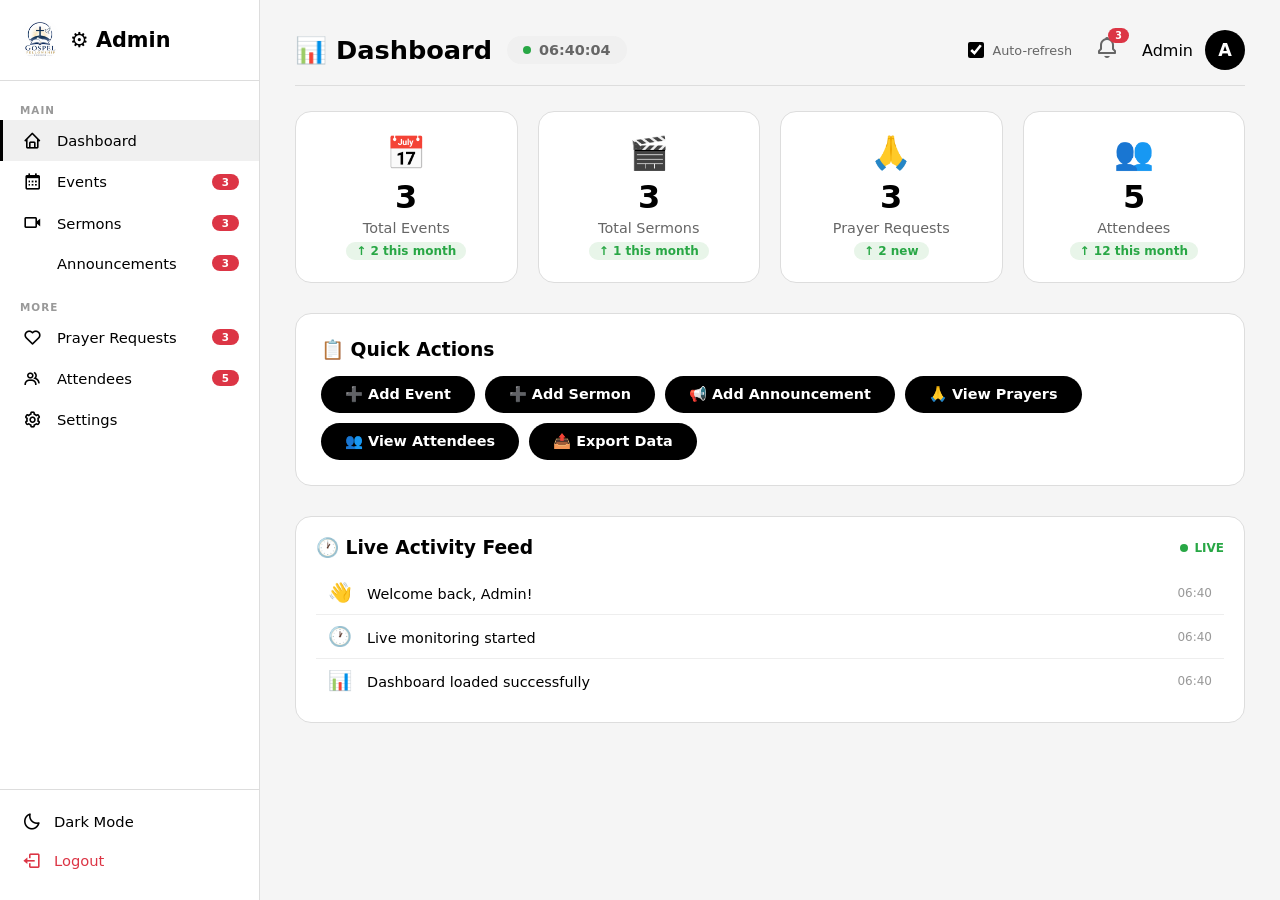
==== commit af052a77: "website update" ====
--- a/Admin.html
+++ b/Admin.html
@@ -929,28 +929,6 @@
     }
     body.dark-mode .confirm-dialog .confirm-buttons .btn-cancel:hover {
       background: #444;
-    }
-
-    /* ===== EMPTY STATE ===== */
-    .empty-state {
-      text-align: center;
-      padding: 40px 20px;
-      color: #999;
-    }
-    .empty-state i {
-      font-size: 3.5rem;
-      margin-bottom: 12px;
-      display: block;
-    }
-    .empty-state h4 {
-      color: #666;
-      margin-bottom: 4px;
-    }
-    body.dark-mode .empty-state h4 {
-      color: #888;
-    }
-    .empty-state p {
-      font-size: 0.9rem;
     }
 
     /* ===== AUTO-REFRESH TOGGLE ===== */
@@ -1684,7 +1662,6 @@
       </div>
 
       <div style="margin-top:15px;padding:20px;background:#f8f9fa;border-radius:12px;border:1px solid #ddd;transition:background 0.3s ease,border-color 0.3s ease;">
-        <body.dark-mode style="background:#1a1a1a;border-color:#333;"></body.dark-mode>
         <h4 style="color:#000000;transition:color 0.3s ease;">📊 Database Info</h4>
         <div style="font-size:0.9rem;color:#666;transition:color 0.3s ease;">
           <p>Total Events: <strong id="dbEvents">6</strong></p>
@@ -1693,7 +1670,6 @@
           <p>Total Prayers: <strong id="dbPrayers">3</strong></p>
           <p>Total Attendees: <strong id="dbAttendees">5</strong></p>
         </div>
-        <body.dark-mode style="color:#999;"></body.dark-mode>
       </div>
     </div>
 
@@ -1764,12 +1740,10 @@
       feed.prepend(item);
       activityCount++;
       
-      // Limit to 20 items
       while (feed.children.length > 20) {
         feed.removeChild(feed.lastChild);
       }
       
-      // Update notification badge
       updateBellBadge();
     }
 
@@ -1778,7 +1752,6 @@
       addActivity(random);
     }
 
-    // Add initial activities
     const initialActivities = [
       { icon: '📊', text: 'Dashboard loaded successfully' },
       { icon: '🕐', text: 'Live monitoring started' },
@@ -1786,7 +1759,6 @@
     ];
     initialActivities.forEach(msg => addActivity(msg));
 
-    // Auto-generate activity every 8 seconds
     let activityInterval = setInterval(generateRandomActivity, 8000);
 
     // ============================================
@@ -1826,7 +1798,7 @@
     };
 
     // ============================================
-    // ANIMATED NUMBERS (Count Up)
+    // ANIMATED NUMBERS
     // ============================================
     function animateNumbers() {
       document.querySelectorAll('.stat-number.animated').forEach(el => {
@@ -1848,7 +1820,6 @@
       });
     }
 
-    // Run animation after page load
     setTimeout(animateNumbers, 300);
 
     // ============================================
@@ -1941,7 +1912,6 @@
         if (row) {
           row.remove();
           updateBadges();
-          // Add to activity feed
           addActivity({ icon: '🗑️', text: `${type} "${name}" was deleted` });
           showToast(`🗑️ ${type} deleted successfully.`, 'warning');
         }
@@ -1957,7 +1927,7 @@
     };
 
     // ============================================
-    // FILTER TABLE (SEARCH)
+    // FILTER TABLE
     // ============================================
     window.filterTable = function(tableId, query) {
       const rows = document.querySelectorAll(`#${tableId} tr`);
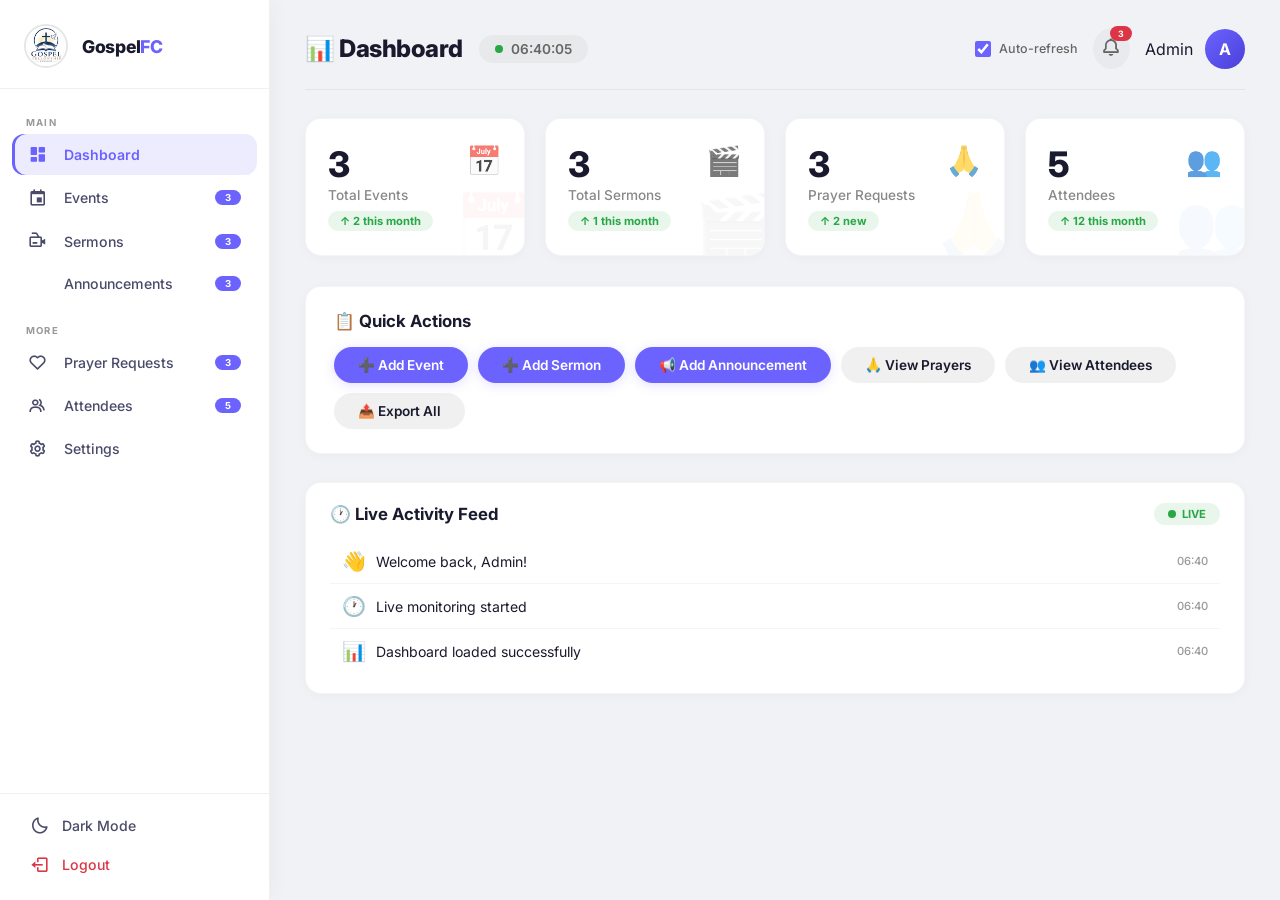
==== commit b9ef7903: "website update" ====
--- a/Admin.html
+++ b/Admin.html
@@ -6,30 +6,31 @@
   <title>Admin Dashboard - Gospel Fellowship Church</title>
   <link href='https://unpkg.com/boxicons@2.1.4/css/boxicons.min.css' rel='stylesheet'>
   <link rel="stylesheet" href="https://cdnjs.cloudflare.com/ajax/libs/font-awesome/6.0.0-beta3/css/all.min.css">
+  <link href="https://fonts.googleapis.com/css2?family=Inter:wght@300;400;500;600;700;800;900&display=swap" rel="stylesheet">
   <style>
     /* ===== RESET & BASE ===== */
     * {
       margin: 0;
       padding: 0;
       box-sizing: border-box;
-      font-family: 'Segoe UI', Roboto, system-ui, sans-serif;
+      font-family: 'Inter', 'Segoe UI', Roboto, system-ui, sans-serif;
       scrollbar-width: none;
       -ms-overflow-style: none;
     }
     *::-webkit-scrollbar { display: none; }
     
     body {
-      background: #f5f5f5;
-      color: #000000;
+      background: #f0f2f5;
+      color: #1a1a2e;
       overflow: hidden;
       height: 100vh;
-      transition: background 0.3s ease, color 0.3s ease;
+      transition: background 0.4s ease, color 0.4s ease;
     }
 
     /* ===== DARK MODE ===== */
     body.dark-mode {
-      background: #0a0a0a;
-      color: #ffffff;
+      background: #0a0a14;
+      color: #e8e8f0;
     }
 
     /* ===== ADMIN LAYOUT ===== */
@@ -37,144 +38,185 @@
       display: flex;
       height: 100vh;
       width: 100%;
+      position: relative;
     }
 
     /* ===== SIDEBAR ===== */
     .admin-sidebar {
-      width: 260px;
+      width: 270px;
       background: #ffffff;
-      border-right: 1px solid #ddd;
-      padding: 20px 0;
+      border-right: 1px solid rgba(0,0,0,0.06);
+      padding: 0;
       overflow-y: auto;
       flex-shrink: 0;
       height: 100%;
-      transition: background 0.3s ease, border-color 0.3s ease;
+      transition: background 0.4s ease, border-color 0.4s ease, transform 0.3s ease;
       display: flex;
       flex-direction: column;
+      box-shadow: 2px 0 20px rgba(0,0,0,0.04);
+      position: relative;
+      z-index: 10;
     }
     body.dark-mode .admin-sidebar {
-      background: #1a1a1a;
-      border-right-color: #333;
-    }
-
+      background: #141424;
+      border-right-color: rgba(255,255,255,0.05);
+      box-shadow: 2px 0 20px rgba(0,0,0,0.3);
+    }
+
+    /* Sidebar Brand */
     .admin-sidebar .admin-brand {
-      padding: 0 20px 20px;
-      font-size: 1.3rem;
-      font-weight: 700;
-      border-bottom: 1px solid #ddd;
-      margin-bottom: 15px;
-      color: #000000;
+      padding: 24px 24px 20px;
+      border-bottom: 1px solid rgba(0,0,0,0.06);
+      margin-bottom: 8px;
       display: flex;
       align-items: center;
-      gap: 10px;
-      transition: border-color 0.3s ease, color 0.3s ease;
-    }
-    body.dark-mode .admin-brand {
-      color: #ffffff;
-      border-bottom-color: #333;
+      gap: 14px;
+      transition: border-color 0.3s ease;
+    }
+    body.dark-mode .admin-sidebar .admin-brand {
+      border-bottom-color: rgba(255,255,255,0.06);
     }
     .admin-sidebar .admin-brand img {
-      height: 40px;
-      width: 40px;
+      height: 44px;
+      width: 44px;
       border-radius: 50%;
       object-fit: cover;
-    }
-
+      border: 2px solid rgba(0,0,0,0.1);
+      transition: border-color 0.3s ease;
+    }
+    body.dark-mode .admin-sidebar .admin-brand img {
+      border-color: rgba(255,255,255,0.1);
+    }
+    .admin-sidebar .admin-brand .brand-text {
+      font-size: 1.1rem;
+      font-weight: 800;
+      color: #1a1a2e;
+      letter-spacing: -0.3px;
+      transition: color 0.3s ease;
+    }
+    body.dark-mode .admin-sidebar .admin-brand .brand-text {
+      color: #e8e8f0;
+    }
+    .admin-sidebar .admin-brand .brand-text span {
+      color: #6c63ff;
+    }
+    body.dark-mode .admin-sidebar .admin-brand .brand-text span {
+      color: #7c73ff;
+    }
+
+    /* Sidebar Navigation */
     .admin-sidebar .nav-section {
       flex: 1;
+      padding: 8px 12px 12px;
     }
     .admin-sidebar .nav-section .nav-label {
-      font-size: 0.65rem;
+      font-size: 0.6rem;
       text-transform: uppercase;
-      letter-spacing: 1px;
+      letter-spacing: 1.2px;
       color: #999;
-      padding: 8px 20px 4px;
+      padding: 12px 14px 6px;
       font-weight: 700;
+      transition: color 0.3s ease;
     }
     body.dark-mode .admin-sidebar .nav-section .nav-label {
-      color: #666;
+      color: #555;
     }
 
     .admin-sidebar a {
       display: flex;
       align-items: center;
-      gap: 12px;
-      padding: 11px 20px;
-      color: #000000;
+      gap: 14px;
+      padding: 11px 16px;
+      color: #4a4a6a;
       text-decoration: none;
-      transition: 0.3s;
-      font-size: 0.92rem;
-      border-left: 3px solid transparent;
+      transition: all 0.25s ease;
+      font-size: 0.88rem;
+      font-weight: 500;
+      border-radius: 12px;
       cursor: pointer;
       position: relative;
+      margin-bottom: 2px;
     }
     body.dark-mode .admin-sidebar a {
-      color: #ffffff;
-    }
-    .admin-sidebar a:hover,
+      color: #8888aa;
+    }
+    .admin-sidebar a:hover {
+      background: rgba(108, 99, 255, 0.08);
+      color: #1a1a2e;
+      transform: translateX(4px);
+    }
+    body.dark-mode .admin-sidebar a:hover {
+      background: rgba(108, 99, 255, 0.12);
+      color: #e8e8f0;
+    }
     .admin-sidebar a.active {
-      background: #f0f0f0;
-      border-left-color: #000000;
-    }
-    body.dark-mode .admin-sidebar a:hover,
+      background: rgba(108, 99, 255, 0.12);
+      color: #6c63ff;
+      font-weight: 600;
+      box-shadow: inset 3px 0 0 #6c63ff;
+    }
     body.dark-mode .admin-sidebar a.active {
-      background: #2a2a2a;
-      border-left-color: #ffffff;
+      background: rgba(108, 99, 255, 0.18);
+      color: #7c73ff;
+      box-shadow: inset 3px 0 0 #7c73ff;
     }
     .admin-sidebar a i {
       width: 22px;
       font-size: 1.2rem;
+      flex-shrink: 0;
     }
     .admin-sidebar a .badge {
       margin-left: auto;
-      background: #dc3545;
+      background: #6c63ff;
       color: #fff;
-      font-size: 0.65rem;
+      font-size: 0.6rem;
+      font-weight: 700;
       padding: 2px 10px;
       border-radius: 20px;
-      font-weight: 600;
       animation: pulseBadge 2s ease-in-out infinite;
+      transition: background 0.3s ease;
     }
     body.dark-mode .admin-sidebar a .badge {
-      background: #dc3545;
+      background: #7c73ff;
     }
     @keyframes pulseBadge {
       0%, 100% { transform: scale(1); }
-      50% { transform: scale(1.1); }
-    }
-
-    /* ===== SIDEBAR BOTTOM ===== */
+      50% { transform: scale(1.08); }
+    }
+
+    /* Sidebar Footer */
     .admin-sidebar .sidebar-footer {
-      border-top: 1px solid #ddd;
-      padding-top: 12px;
-      margin-top: 10px;
+      border-top: 1px solid rgba(0,0,0,0.06);
+      padding: 12px 12px 16px;
       transition: border-color 0.3s ease;
     }
     body.dark-mode .admin-sidebar .sidebar-footer {
-      border-top-color: #333;
+      border-top-color: rgba(255,255,255,0.06);
     }
     .admin-sidebar .sidebar-footer button {
       display: flex;
       align-items: center;
       gap: 12px;
-      padding: 10px 20px;
+      padding: 10px 16px;
       background: none;
       border: none;
       width: 100%;
-      font-size: 0.92rem;
+      font-size: 0.88rem;
+      font-weight: 500;
       cursor: pointer;
-      transition: 0.3s;
-      border-radius: 8px;
-      color: #000000;
+      transition: all 0.25s ease;
+      border-radius: 12px;
+      color: #4a4a6a;
     }
     body.dark-mode .admin-sidebar .sidebar-footer button {
-      color: #ffffff;
+      color: #8888aa;
     }
     .admin-sidebar .sidebar-footer button:hover {
-      background: #f0f0f0;
+      background: rgba(0,0,0,0.04);
+      transform: translateX(4px);
     }
     body.dark-mode .admin-sidebar .sidebar-footer button:hover {
-      background: #2a2a2a;
+      background: rgba(255,255,255,0.04);
     }
     .admin-sidebar .sidebar-footer button i {
       font-size: 1.2rem;
@@ -184,23 +226,46 @@
       color: #dc3545;
     }
     .admin-sidebar .sidebar-footer .logout-btn:hover {
-      background: #fee;
+      background: rgba(220, 53, 69, 0.08);
     }
     body.dark-mode .admin-sidebar .sidebar-footer .logout-btn:hover {
-      background: #2a1a1a;
+      background: rgba(220, 53, 69, 0.12);
+    }
+
+    /* ===== MOBILE SIDEBAR TOGGLE ===== */
+    .sidebar-toggle {
+      display: none;
+      position: fixed;
+      bottom: 20px;
+      left: 20px;
+      z-index: 100;
+      background: #6c63ff;
+      color: #fff;
+      border: none;
+      width: 50px;
+      height: 50px;
+      border-radius: 50%;
+      font-size: 1.5rem;
+      cursor: pointer;
+      box-shadow: 0 8px 30px rgba(108, 99, 255, 0.4);
+      transition: all 0.3s ease;
+    }
+    .sidebar-toggle:hover {
+      transform: scale(1.08);
+      box-shadow: 0 8px 40px rgba(108, 99, 255, 0.5);
     }
 
     /* ===== MAIN CONTENT ===== */
     .admin-content {
       flex: 1;
-      padding: 30px 35px;
+      padding: 28px 35px 35px;
       overflow-y: auto;
       height: 100%;
-      background: #f5f5f5;
-      transition: background 0.3s ease;
+      background: #f0f2f5;
+      transition: background 0.4s ease;
     }
     body.dark-mode .admin-content {
-      background: #0a0a0a;
+      background: #0a0a14;
     }
 
     /* ===== HEADER ===== */
@@ -208,35 +273,38 @@
       display: flex;
       justify-content: space-between;
       align-items: center;
-      padding-bottom: 15px;
-      border-bottom: 1px solid #ddd;
-      margin-bottom: 25px;
+      padding-bottom: 20px;
+      border-bottom: 1px solid rgba(0,0,0,0.06);
+      margin-bottom: 28px;
       transition: border-color 0.3s ease;
       flex-wrap: wrap;
-      gap: 10px;
+      gap: 12px;
     }
     body.dark-mode .admin-header {
-      border-bottom-color: #333;
+      border-bottom-color: rgba(255,255,255,0.06);
     }
     .admin-header .header-left {
       display: flex;
       align-items: center;
-      gap: 15px;
+      gap: 16px;
+      flex-wrap: wrap;
     }
     .admin-header h1 {
-      font-size: 1.6rem;
-      color: #000000;
+      font-size: 1.5rem;
+      font-weight: 800;
+      color: #1a1a2e;
       transition: color 0.3s ease;
+      letter-spacing: -0.5px;
     }
     body.dark-mode .admin-header h1 {
-      color: #ffffff;
+      color: #e8e8f0;
     }
     
     /* ===== LIVE CLOCK ===== */
     .live-clock {
-      font-size: 0.9rem;
+      font-size: 0.85rem;
       color: #666;
-      background: #f0f0f0;
+      background: rgba(0,0,0,0.04);
       padding: 6px 16px;
       border-radius: 30px;
       display: flex;
@@ -246,7 +314,7 @@
       transition: background 0.3s ease, color 0.3s ease;
     }
     body.dark-mode .live-clock {
-      background: #2a2a2a;
+      background: rgba(255,255,255,0.06);
       color: #aaa;
     }
     .live-clock .clock-dot {
@@ -266,29 +334,35 @@
     .notification-bell {
       position: relative;
       cursor: pointer;
-      font-size: 1.5rem;
+      font-size: 1.3rem;
       color: #666;
-      transition: 0.3s;
-      padding: 4px 8px;
+      transition: all 0.3s ease;
+      padding: 8px;
       border-radius: 50%;
+      background: rgba(0,0,0,0.03);
     }
     .notification-bell:hover {
-      background: #f0f0f0;
-      color: #000000;
+      background: rgba(108, 99, 255, 0.08);
+      color: #6c63ff;
+      transform: scale(1.05);
+    }
+    body.dark-mode .notification-bell {
+      color: #888;
+      background: rgba(255,255,255,0.03);
     }
     body.dark-mode .notification-bell:hover {
-      background: #2a2a2a;
-      color: #ffffff;
+      background: rgba(108, 99, 255, 0.15);
+      color: #7c73ff;
     }
     .notification-bell .bell-badge {
       position: absolute;
-      top: -4px;
+      top: -2px;
       right: -2px;
       background: #dc3545;
       color: #fff;
-      font-size: 0.6rem;
+      font-size: 0.55rem;
       font-weight: 700;
-      padding: 2px 7px;
+      padding: 2px 8px;
       border-radius: 20px;
       min-width: 18px;
       text-align: center;
@@ -302,120 +376,144 @@
       display: flex;
       align-items: center;
       gap: 12px;
-      color: #000000;
+      color: #1a1a2e;
       transition: color 0.3s ease;
     }
     body.dark-mode .admin-header .admin-user {
-      color: #ffffff;
+      color: #e8e8f0;
     }
     .admin-header .admin-user .avatar {
       width: 40px;
       height: 40px;
       border-radius: 50%;
-      background: #000000;
+      background: linear-gradient(135deg, #6c63ff, #4a3fd9);
       color: #ffffff;
       display: flex;
       align-items: center;
       justify-content: center;
       font-weight: 700;
-      font-size: 1.1rem;
-    }
-    body.dark-mode .admin-header .admin-user .avatar {
-      background: #ffffff;
-      color: #000000;
-    }
-
-    /* ===== STATS CARDS WITH ANIMATION ===== */
+      font-size: 1rem;
+      transition: transform 0.3s ease;
+    }
+    .admin-header .admin-user .avatar:hover {
+      transform: scale(1.05);
+    }
+
+    /* ===== STATS CARDS ===== */
     .admin-stats {
       display: grid;
-      grid-template-columns: repeat(auto-fit, minmax(180px, 1fr));
+      grid-template-columns: repeat(auto-fit, minmax(200px, 1fr));
       gap: 20px;
       margin-bottom: 30px;
     }
     .stat-card {
       background: #ffffff;
-      padding: 22px 20px;
+      padding: 24px 22px;
       border-radius: 16px;
-      border: 1px solid #ddd;
-      text-align: center;
-      transition: all 0.3s ease, background 0.3s ease, border-color 0.3s ease;
+      border: 1px solid rgba(0,0,0,0.04);
+      text-align: left;
+      transition: all 0.35s cubic-bezier(0.25, 0.46, 0.45, 0.94);
       cursor: default;
       position: relative;
       overflow: hidden;
+      box-shadow: 0 2px 12px rgba(0,0,0,0.03);
     }
     body.dark-mode .stat-card {
-      background: #1a1a1a;
-      border-color: #333;
+      background: #141424;
+      border-color: rgba(255,255,255,0.04);
+      box-shadow: 0 2px 12px rgba(0,0,0,0.15);
     }
     .stat-card:hover {
-      transform: translateY(-4px);
-      box-shadow: 0 8px 25px rgba(0,0,0,0.08);
+      transform: translateY(-6px);
+      box-shadow: 0 12px 40px rgba(0,0,0,0.08);
+      border-color: rgba(108, 99, 255, 0.2);
+    }
+    body.dark-mode .stat-card:hover {
+      box-shadow: 0 12px 40px rgba(0,0,0,0.3);
+      border-color: rgba(108, 99, 255, 0.15);
+    }
+    .stat-card .stat-top {
+      display: flex;
+      justify-content: space-between;
+      align-items: flex-start;
     }
     .stat-card .stat-icon {
-      font-size: 2rem;
-      margin-bottom: 6px;
+      font-size: 1.8rem;
+      opacity: 0.7;
     }
     .stat-card .stat-number {
-      font-size: 2rem;
-      font-weight: 700;
-      color: #000000;
+      font-size: 2.2rem;
+      font-weight: 800;
+      color: #1a1a2e;
       transition: color 0.3s ease;
       display: inline-block;
+      letter-spacing: -0.5px;
     }
     body.dark-mode .stat-card .stat-number {
-      color: #ffffff;
-    }
-    /* ===== ANIMATED NUMBER ===== */
-    .stat-number.animated {
-      animation: countUp 0.8s ease forwards;
+      color: #e8e8f0;
+    }
+    .stat-card .stat-number.animated {
+      animation: countUp 0.6s ease forwards;
     }
     @keyframes countUp {
-      from { opacity: 0; transform: translateY(10px) scale(0.9); }
+      from { opacity: 0; transform: translateY(12px) scale(0.9); }
       to { opacity: 1; transform: translateY(0) scale(1); }
     }
-
     .stat-card .stat-label {
-      font-size: 0.9rem;
+      font-size: 0.85rem;
+      color: #888;
+      margin-top: 2px;
+      font-weight: 500;
+      transition: color 0.3s ease;
+    }
+    body.dark-mode .stat-card .stat-label {
       color: #666;
-      margin-top: 4px;
-      transition: color 0.3s ease;
-    }
-    body.dark-mode .stat-card .stat-label {
-      color: #999;
     }
     .stat-card .stat-change {
-      font-size: 0.75rem;
-      margin-top: 6px;
+      font-size: 0.7rem;
+      margin-top: 8px;
       display: inline-block;
-      padding: 2px 10px;
+      padding: 3px 12px;
       border-radius: 20px;
-      font-weight: 600;
-    }
-    .stat-card .stat-change.up { color: #28a745; background: #e8f5e9; }
-    .stat-card .stat-change.down { color: #dc3545; background: #fde8e8; }
-    body.dark-mode .stat-card .stat-change.up { background: #1a2a1a; }
-    body.dark-mode .stat-card .stat-change.down { background: #2a1a1a; }
+      font-weight: 700;
+    }
+    .stat-card .stat-change.up { color: #28a745; background: rgba(40, 167, 69, 0.1); }
+    .stat-card .stat-change.down { color: #dc3545; background: rgba(220, 53, 69, 0.1); }
+    body.dark-mode .stat-card .stat-change.up { background: rgba(40, 167, 69, 0.15); }
+    body.dark-mode .stat-card .stat-change.down { background: rgba(220, 53, 69, 0.15); }
+    .stat-card .stat-bg-icon {
+      position: absolute;
+      right: -10px;
+      bottom: -10px;
+      font-size: 4rem;
+      opacity: 0.04;
+      pointer-events: none;
+    }
 
     /* ===== QUICK ACTIONS ===== */
     .quick-actions {
       background: #ffffff;
-      padding: 25px;
+      padding: 24px 28px;
       border-radius: 16px;
-      border: 1px solid #ddd;
-      margin-bottom: 30px;
+      border: 1px solid rgba(0,0,0,0.04);
+      margin-bottom: 28px;
       transition: background 0.3s ease, border-color 0.3s ease;
+      box-shadow: 0 2px 12px rgba(0,0,0,0.03);
     }
     body.dark-mode .quick-actions {
-      background: #1a1a1a;
-      border-color: #333;
+      background: #141424;
+      border-color: rgba(255,255,255,0.04);
+      box-shadow: 0 2px 12px rgba(0,0,0,0.15);
     }
     .quick-actions h3 {
-      color: #000000;
-      margin-bottom: 15px;
+      color: #1a1a2e;
+      margin-bottom: 16px;
+      font-size: 1.05rem;
+      font-weight: 700;
       transition: color 0.3s ease;
     }
     body.dark-mode .quick-actions h3 {
-      color: #ffffff;
+      color: #e8e8f0;
     }
     .quick-actions .btn-group {
       display: flex;
@@ -428,59 +526,77 @@
       border-radius: 30px;
       font-weight: 600;
       cursor: pointer;
-      transition: 0.3s;
-      background: #000000;
+      transition: all 0.3s ease;
+      background: #6c63ff;
       color: #ffffff;
-      font-size: 0.9rem;
+      font-size: 0.85rem;
       display: inline-flex;
       align-items: center;
       gap: 8px;
+      box-shadow: 0 2px 12px rgba(108, 99, 255, 0.2);
     }
     .quick-actions .btn-admin:hover {
-      opacity: 0.8;
-      transform: scale(1.02);
-    }
-    body.dark-mode .quick-actions .btn-admin {
-      background: #ffffff;
-      color: #000000;
-    }
-    body.dark-mode .quick-actions .btn-admin:hover {
-      background: #cccccc;
+      transform: translateY(-3px) scale(1.02);
+      box-shadow: 0 8px 30px rgba(108, 99, 255, 0.35);
+    }
+    .quick-actions .btn-admin:active {
+      transform: scale(0.97);
+    }
+    .quick-actions .btn-admin.secondary {
+      background: rgba(0,0,0,0.06);
+      color: #1a1a2e;
+      box-shadow: none;
+    }
+    .quick-actions .btn-admin.secondary:hover {
+      background: rgba(0,0,0,0.1);
+    }
+    body.dark-mode .quick-actions .btn-admin.secondary {
+      background: rgba(255,255,255,0.06);
+      color: #e8e8f0;
+    }
+    body.dark-mode .quick-actions .btn-admin.secondary:hover {
+      background: rgba(255,255,255,0.1);
     }
 
     /* ===== LIVE ACTIVITY FEED ===== */
     .activity-feed {
       background: #ffffff;
-      padding: 20px;
+      padding: 20px 24px;
       border-radius: 16px;
-      border: 1px solid #ddd;
+      border: 1px solid rgba(0,0,0,0.04);
       transition: background 0.3s ease, border-color 0.3s ease;
-      margin-top: 20px;
+      box-shadow: 0 2px 12px rgba(0,0,0,0.03);
     }
     body.dark-mode .activity-feed {
-      background: #1a1a1a;
-      border-color: #333;
+      background: #141424;
+      border-color: rgba(255,255,255,0.04);
+      box-shadow: 0 2px 12px rgba(0,0,0,0.15);
     }
     .activity-feed .feed-header {
       display: flex;
       justify-content: space-between;
       align-items: center;
-      margin-bottom: 12px;
+      margin-bottom: 14px;
     }
     .activity-feed .feed-header h3 {
-      color: #000000;
+      color: #1a1a2e;
+      font-size: 1.05rem;
+      font-weight: 700;
       transition: color 0.3s ease;
     }
     body.dark-mode .activity-feed .feed-header h3 {
-      color: #ffffff;
+      color: #e8e8f0;
     }
     .activity-feed .feed-header .live-indicator {
-      font-size: 0.75rem;
+      font-size: 0.7rem;
       color: #28a745;
-      font-weight: 600;
+      font-weight: 700;
       display: flex;
       align-items: center;
       gap: 6px;
+      background: rgba(40, 167, 69, 0.1);
+      padding: 4px 14px;
+      border-radius: 20px;
     }
     .activity-feed .feed-header .live-indicator .dot {
       width: 8px;
@@ -490,7 +606,7 @@
       animation: pulseDot 1.5s ease-in-out infinite;
     }
     .activity-feed .feed-items {
-      max-height: 200px;
+      max-height: 220px;
       overflow-y: auto;
     }
     .activity-feed .feed-item {
@@ -498,42 +614,49 @@
       justify-content: space-between;
       align-items: center;
       padding: 10px 12px;
-      border-bottom: 1px solid #eee;
+      border-bottom: 1px solid rgba(0,0,0,0.04);
       transition: all 0.3s ease;
       animation: slideInFeed 0.4s ease;
     }
     body.dark-mode .activity-feed .feed-item {
-      border-bottom-color: #333;
+      border-bottom-color: rgba(255,255,255,0.04);
     }
     .activity-feed .feed-item:last-child {
       border-bottom: none;
     }
     .activity-feed .feed-item:hover {
-      background: #f8f9fa;
+      background: rgba(108, 99, 255, 0.04);
+      border-radius: 8px;
     }
     body.dark-mode .activity-feed .feed-item:hover {
-      background: #2a2a2a;
+      background: rgba(108, 99, 255, 0.06);
+    }
+    .activity-feed .feed-item .feed-left {
+      display: flex;
+      align-items: center;
+      gap: 10px;
+    }
+    .activity-feed .feed-item .feed-icon {
+      font-size: 1.2rem;
+      flex-shrink: 0;
     }
     .activity-feed .feed-item .feed-text {
-      color: #000000;
-      font-size: 0.9rem;
+      color: #1a1a2e;
+      font-size: 0.88rem;
       transition: color 0.3s ease;
     }
     body.dark-mode .activity-feed .feed-item .feed-text {
-      color: #ffffff;
+      color: #e8e8f0;
     }
     .activity-feed .feed-item .feed-time {
       color: #999;
-      font-size: 0.75rem;
+      font-size: 0.7rem;
       flex-shrink: 0;
       margin-left: 15px;
+      font-weight: 500;
     }
     body.dark-mode .activity-feed .feed-item .feed-time {
-      color: #666;
-    }
-    .activity-feed .feed-item .feed-icon {
-      font-size: 1.2rem;
-      margin-right: 10px;
+      color: #555;
     }
     .activity-feed .feed-empty {
       text-align: center;
@@ -546,98 +669,63 @@
       to { opacity: 1; transform: translateX(0); }
     }
 
-    /* ===== ADMIN TABLE ===== */
-    .admin-table-wrapper {
-      background: #ffffff;
-      border-radius: 16px;
-      border: 1px solid #ddd;
-      overflow: hidden;
-      margin-top: 15px;
-      transition: background 0.3s ease, border-color 0.3s ease;
-    }
-    body.dark-mode .admin-table-wrapper {
-      background: #1a1a1a;
-      border-color: #333;
-    }
-    .admin-table-wrapper table {
-      width: 100%;
-      border-collapse: collapse;
-    }
-    .admin-table-wrapper th {
-      background: #f8f8f8;
-      padding: 14px 18px;
-      text-align: left;
-      font-weight: 600;
-      color: #000000;
-      border-bottom: 1px solid #ddd;
-      transition: background 0.3s ease, color 0.3s ease, border-color 0.3s ease;
-    }
-    body.dark-mode .admin-table-wrapper th {
-      background: #2a2a2a;
-      color: #ffffff;
-      border-bottom-color: #333;
-    }
-    .admin-table-wrapper td {
-      padding: 14px 18px;
-      border-bottom: 1px solid #eee;
-      color: #000000;
-      transition: border-color 0.3s ease, color 0.3s ease;
-    }
-    body.dark-mode .admin-table-wrapper td {
-      color: #ffffff;
-      border-bottom-color: #333;
-    }
-    .admin-table-wrapper tr:hover td {
-      background: #f8f8f8;
-    }
-    body.dark-mode .admin-table-wrapper tr:hover td {
-      background: #2a2a2a;
-    }
-    .admin-table-wrapper tr:last-child td {
-      border-bottom: none;
-    }
-
-    .btn-admin-sm {
-      padding: 4px 14px;
-      border: none;
-      border-radius: 20px;
-      font-size: 0.75rem;
-      cursor: pointer;
-      transition: 0.3s;
-      font-weight: 600;
-      margin: 2px;
-    }
-    .btn-admin-sm.danger { background: #dc3545; color: #ffffff; }
-    .btn-admin-sm.danger:hover { background: #c82333; }
-    .btn-admin-sm.success { background: #28a745; color: #ffffff; }
-    .btn-admin-sm.success:hover { background: #218838; }
-    .btn-admin-sm.primary { background: #007bff; color: #ffffff; }
-    .btn-admin-sm.primary:hover { background: #0069d9; }
-    .btn-admin-sm.warning { background: #ffc107; color: #000000; }
-    .btn-admin-sm.warning:hover { background: #e0a800; }
-    .btn-admin-sm.info { background: #17a2b8; color: #ffffff; }
-    .btn-admin-sm.info:hover { background: #138496; }
+    /* ===== PAGE CONTENT ===== */
+    .page-content {
+      display: none;
+      animation: fadeInPage 0.35s ease;
+    }
+    .page-content.active {
+      display: block;
+    }
+    @keyframes fadeInPage {
+      from { opacity: 0; transform: translateY(12px); }
+      to { opacity: 1; transform: translateY(0); }
+    }
+
+    /* ===== PAGE TITLE ===== */
+    .page-title-section {
+      display: flex;
+      align-items: center;
+      gap: 12px;
+      margin-bottom: 20px;
+    }
+    .page-title-section h3 {
+      font-size: 1.3rem;
+      font-weight: 700;
+      color: #1a1a2e;
+      transition: color 0.3s ease;
+    }
+    body.dark-mode .page-title-section h3 {
+      color: #e8e8f0;
+    }
+    .page-title-section .page-icon {
+      font-size: 1.5rem;
+    }
 
     /* ===== ADMIN FORM ===== */
     .admin-form {
       background: #ffffff;
-      padding: 25px;
+      padding: 24px 28px;
       border-radius: 16px;
-      border: 1px solid #ddd;
-      margin-bottom: 25px;
+      border: 1px solid rgba(0,0,0,0.04);
+      margin-bottom: 24px;
       transition: background 0.3s ease, border-color 0.3s ease;
+      box-shadow: 0 2px 12px rgba(0,0,0,0.03);
     }
     body.dark-mode .admin-form {
-      background: #1a1a1a;
-      border-color: #333;
+      background: #141424;
+      border-color: rgba(255,255,255,0.04);
+      box-shadow: 0 2px 12px rgba(0,0,0,0.15);
     }
     .admin-form h4 {
-      color: #000000;
-      margin-bottom: 15px;
+      color: #1a1a2e;
+      margin-bottom: 16px;
+      font-size: 1rem;
+      font-weight: 700;
       transition: color 0.3s ease;
     }
     body.dark-mode .admin-form h4 {
-      color: #ffffff;
+      color: #e8e8f0;
     }
     .admin-form .form-group {
       margin-bottom: 14px;
@@ -646,42 +734,44 @@
       display: block;
       font-weight: 600;
       margin-bottom: 5px;
-      color: #000000;
-      font-size: 0.9rem;
+      color: #1a1a2e;
+      font-size: 0.85rem;
       transition: color 0.3s ease;
     }
     body.dark-mode .admin-form label {
-      color: #ffffff;
+      color: #e8e8f0;
     }
     .admin-form input,
     .admin-form textarea,
     .admin-form select {
       width: 100%;
-      padding: 10px 14px;
-      border: 1px solid #ddd;
-      border-radius: 10px;
-      font-size: 0.95rem;
-      transition: 0.3s;
-      color: #000000;
-      background: #ffffff;
+      padding: 10px 16px;
+      border: 2px solid rgba(0,0,0,0.06);
+      border-radius: 12px;
+      font-size: 0.92rem;
+      transition: all 0.3s ease;
+      color: #1a1a2e;
+      background: rgba(0,0,0,0.02);
     }
     body.dark-mode .admin-form input,
     body.dark-mode .admin-form textarea,
     body.dark-mode .admin-form select {
-      background: #000000;
-      color: #ffffff;
-      border-color: #333;
+      background: rgba(255,255,255,0.04);
+      color: #e8e8f0;
+      border-color: rgba(255,255,255,0.06);
     }
     .admin-form input:focus,
     .admin-form textarea:focus {
-      border-color: #000000;
+      border-color: #6c63ff;
       outline: none;
-      box-shadow: 0 0 0 3px rgba(0,0,0,0.05);
+      box-shadow: 0 0 0 4px rgba(108, 99, 255, 0.1);
+      background: #ffffff;
     }
     body.dark-mode .admin-form input:focus,
     body.dark-mode .admin-form textarea:focus {
-      border-color: #ffffff;
-      box-shadow: 0 0 0 3px rgba(255,255,255,0.05);
+      border-color: #7c73ff;
+      box-shadow: 0 0 0 4px rgba(108, 99, 255, 0.15);
+      background: rgba(255,255,255,0.06);
     }
     .admin-form textarea {
       resize: vertical;
@@ -690,48 +780,97 @@
     .admin-form .form-row {
       display: grid;
       grid-template-columns: 1fr 1fr;
-      gap: 15px;
+      gap: 16px;
     }
     .admin-form .btn-submit {
-      padding: 10px 30px;
+      padding: 10px 32px;
       border: none;
       border-radius: 30px;
-      font-weight: 600;
+      font-weight: 700;
       cursor: pointer;
-      transition: 0.3s;
-      background: #000000;
+      transition: all 0.3s ease;
+      background: #6c63ff;
       color: #ffffff;
-      font-size: 0.95rem;
+      font-size: 0.9rem;
       display: inline-flex;
       align-items: center;
       gap: 8px;
+      box-shadow: 0 2px 12px rgba(108, 99, 255, 0.2);
     }
     .admin-form .btn-submit:hover {
-      opacity: 0.8;
-      transform: scale(1.02);
+      transform: translateY(-2px) scale(1.02);
+      box-shadow: 0 8px 30px rgba(108, 99, 255, 0.35);
     }
     .admin-form .btn-submit.secondary {
-      background: #6c757d;
-    }
-    body.dark-mode .admin-form .btn-submit {
+      background: rgba(0,0,0,0.06);
+      color: #1a1a2e;
+      box-shadow: none;
+    }
+    .admin-form .btn-submit.secondary:hover {
+      background: rgba(0,0,0,0.1);
+    }
+    body.dark-mode .admin-form .btn-submit.secondary {
+      background: rgba(255,255,255,0.06);
+      color: #e8e8f0;
+    }
+    body.dark-mode .admin-form .btn-submit.secondary:hover {
+      background: rgba(255,255,255,0.1);
+    }
+
+    /* ===== TABLE ===== */
+    .admin-table-wrapper {
       background: #ffffff;
-      color: #000000;
-    }
-    body.dark-mode .admin-form .btn-submit:hover {
-      background: #cccccc;
-    }
-
-    /* ===== PAGE CONTENT ===== */
-    .page-content {
-      display: none;
-      animation: fadeIn 0.3s ease;
-    }
-    .page-content.active {
-      display: block;
-    }
-    @keyframes fadeIn {
-      from { opacity: 0; transform: translateY(10px); }
-      to { opacity: 1; transform: translateY(0); }
+      border-radius: 16px;
+      border: 1px solid rgba(0,0,0,0.04);
+      overflow: hidden;
+      transition: background 0.3s ease, border-color 0.3s ease;
+      box-shadow: 0 2px 12px rgba(0,0,0,0.03);
+    }
+    body.dark-mode .admin-table-wrapper {
+      background: #141424;
+      border-color: rgba(255,255,255,0.04);
+      box-shadow: 0 2px 12px rgba(0,0,0,0.15);
+    }
+    .admin-table-wrapper table {
+      width: 100%;
+      border-collapse: collapse;
+    }
+    .admin-table-wrapper th {
+      background: rgba(0,0,0,0.02);
+      padding: 14px 18px;
+      text-align: left;
+      font-weight: 700;
+      font-size: 0.8rem;
+      text-transform: uppercase;
+      letter-spacing: 0.5px;
+      color: #666;
+      border-bottom: 2px solid rgba(0,0,0,0.04);
+      transition: background 0.3s ease, color 0.3s ease, border-color 0.3s ease;
+    }
+    body.dark-mode .admin-table-wrapper th {
+      background: rgba(255,255,255,0.02);
+      color: #888;
+      border-bottom-color: rgba(255,255,255,0.04);
+    }
+    .admin-table-wrapper td {
+      padding: 12px 18px;
+      border-bottom: 1px solid rgba(0,0,0,0.04);
+      color: #1a1a2e;
+      font-size: 0.9rem;
+      transition: border-color 0.3s ease, color 0.3s ease;
+    }
+    body.dark-mode .admin-table-wrapper td {
+      color: #e8e8f0;
+      border-bottom-color: rgba(255,255,255,0.04);
+    }
+    .admin-table-wrapper tr:hover td {
+      background: rgba(108, 99, 255, 0.03);
+    }
+    body.dark-mode .admin-table-wrapper tr:hover td {
+      background: rgba(108, 99, 255, 0.05);
+    }
+    .admin-table-wrapper tr:last-child td {
+      border-bottom: none;
     }
 
     /* ===== TABLE TOOLBAR ===== */
@@ -740,160 +879,221 @@
       justify-content: space-between;
       align-items: center;
       flex-wrap: wrap;
-      gap: 10px;
-      margin-bottom: 12px;
+      gap: 12px;
+      margin-bottom: 14px;
     }
     .table-toolbar .search-box {
       display: flex;
       align-items: center;
-      gap: 8px;
-      background: #f8f9fa;
-      padding: 4px 14px;
+      gap: 10px;
+      background: rgba(0,0,0,0.02);
+      padding: 4px 16px;
       border-radius: 30px;
-      border: 1px solid #ddd;
-      transition: 0.3s;
+      border: 2px solid rgba(0,0,0,0.04);
+      transition: all 0.3s ease;
     }
     body.dark-mode .table-toolbar .search-box {
-      background: #000000;
-      border-color: #333;
+      background: rgba(255,255,255,0.02);
+      border-color: rgba(255,255,255,0.04);
     }
     .table-toolbar .search-box:focus-within {
-      border-color: #000000;
-      box-shadow: 0 0 0 3px rgba(0,0,0,0.05);
+      border-color: #6c63ff;
+      box-shadow: 0 0 0 4px rgba(108, 99, 255, 0.08);
     }
     body.dark-mode .table-toolbar .search-box:focus-within {
-      border-color: #ffffff;
+      border-color: #7c73ff;
+      box-shadow: 0 0 0 4px rgba(108, 99, 255, 0.12);
     }
     .table-toolbar .search-box input {
       border: none;
       background: transparent;
       padding: 8px 0;
-      font-size: 0.9rem;
-      color: #000000;
+      font-size: 0.88rem;
+      color: #1a1a2e;
       outline: none;
       width: 180px;
     }
     body.dark-mode .table-toolbar .search-box input {
-      color: #ffffff;
+      color: #e8e8f0;
     }
     .table-toolbar .search-box input::placeholder {
       color: #aaa;
     }
     body.dark-mode .table-toolbar .search-box input::placeholder {
-      color: #666;
+      color: #555;
     }
     .table-toolbar .search-box i {
       color: #aaa;
     }
     .table-toolbar .export-btn {
-      padding: 8px 18px;
-      border: 1px solid #ddd;
+      padding: 8px 20px;
+      border: 2px solid rgba(0,0,0,0.06);
       border-radius: 30px;
-      background: #fff;
+      background: transparent;
       cursor: pointer;
-      transition: 0.3s;
-      font-size: 0.85rem;
+      transition: all 0.3s ease;
+      font-size: 0.82rem;
+      font-weight: 600;
       display: flex;
       align-items: center;
       gap: 6px;
+      color: #1a1a2e;
     }
     body.dark-mode .table-toolbar .export-btn {
-      background: #1a1a1a;
-      border-color: #333;
-      color: #ffffff;
+      border-color: rgba(255,255,255,0.06);
+      color: #e8e8f0;
     }
     .table-toolbar .export-btn:hover {
-      background: #f0f0f0;
+      background: rgba(108, 99, 255, 0.08);
+      border-color: #6c63ff;
+      transform: translateY(-2px);
     }
     body.dark-mode .table-toolbar .export-btn:hover {
-      background: #2a2a2a;
-    }
-
-    /* ===== TOAST NOTIFICATION ===== */
+      background: rgba(108, 99, 255, 0.12);
+      border-color: #7c73ff;
+    }
+
+    /* ===== BUTTONS ===== */
+    .btn-admin-sm {
+      padding: 4px 14px;
+      border: none;
+      border-radius: 20px;
+      font-size: 0.7rem;
+      cursor: pointer;
+      transition: all 0.3s ease;
+      font-weight: 700;
+      margin: 2px;
+      letter-spacing: 0.3px;
+    }
+    .btn-admin-sm.danger { background: rgba(220, 53, 69, 0.1); color: #dc3545; }
+    .btn-admin-sm.danger:hover { background: #dc3545; color: #ffffff; transform: scale(1.05); }
+    .btn-admin-sm.success { background: rgba(40, 167, 69, 0.1); color: #28a745; }
+    .btn-admin-sm.success:hover { background: #28a745; color: #ffffff; transform: scale(1.05); }
+    .btn-admin-sm.primary { background: rgba(108, 99, 255, 0.1); color: #6c63ff; }
+    .btn-admin-sm.primary:hover { background: #6c63ff; color: #ffffff; transform: scale(1.05); }
+    .btn-admin-sm.warning { background: rgba(255, 193, 7, 0.1); color: #ffc107; }
+    .btn-admin-sm.warning:hover { background: #ffc107; color: #000000; transform: scale(1.05); }
+    .btn-admin-sm.info { background: rgba(23, 162, 184, 0.1); color: #17a2b8; }
+    .btn-admin-sm.info:hover { background: #17a2b8; color: #ffffff; transform: scale(1.05); }
+
+    /* ===== AUTO-REFRESH TOGGLE ===== */
+    .auto-refresh-toggle {
+      display: flex;
+      align-items: center;
+      gap: 8px;
+      font-size: 0.78rem;
+      font-weight: 500;
+      color: #666;
+      cursor: pointer;
+      transition: color 0.3s ease;
+    }
+    body.dark-mode .auto-refresh-toggle {
+      color: #888;
+    }
+    .auto-refresh-toggle input[type="checkbox"] {
+      width: 16px;
+      height: 16px;
+      cursor: pointer;
+      accent-color: #6c63ff;
+      border-radius: 4px;
+    }
+
+    /* ===== TOAST ===== */
     .toast-container {
       position: fixed;
-      top: 20px;
-      right: 20px;
+      top: 24px;
+      right: 24px;
       z-index: 999999;
       display: flex;
       flex-direction: column;
       gap: 10px;
-      max-width: 380px;
+      max-width: 400px;
     }
     .toast {
       padding: 14px 20px;
-      border-radius: 12px;
+      border-radius: 14px;
       color: #ffffff;
       font-weight: 600;
-      box-shadow: 0 8px 30px rgba(0,0,0,0.2);
-      animation: slideInToast 0.4s ease;
+      box-shadow: 0 8px 40px rgba(0,0,0,0.15);
+      animation: slideInToast 0.4s cubic-bezier(0.25, 0.46, 0.45, 0.94);
       display: flex;
       align-items: center;
       gap: 12px;
-      backdrop-filter: blur(4px);
-    }
-    .toast.success { background: #28a745; }
-    .toast.error { background: #dc3545; }
-    .toast.warning { background: #ffc107; color: #000000; }
-    .toast.info { background: #17a2b8; }
+      backdrop-filter: blur(8px);
+      border: 1px solid rgba(255,255,255,0.1);
+    }
+    .toast.success { background: linear-gradient(135deg, #28a745, #20c997); }
+    .toast.error { background: linear-gradient(135deg, #dc3545, #e74c3c); }
+    .toast.warning { background: linear-gradient(135deg, #ffc107, #fd7e14); color: #000000; }
+    .toast.info { background: linear-gradient(135deg, #17a2b8, #6c63ff); }
     .toast .toast-close {
       margin-left: auto;
       cursor: pointer;
-      font-size: 1.2rem;
+      font-size: 1.1rem;
       opacity: 0.7;
       transition: 0.3s;
       background: none;
       border: none;
       color: inherit;
     }
-    .toast .toast-close:hover { opacity: 1; }
+    .toast .toast-close:hover { opacity: 1; transform: scale(1.1); }
     @keyframes slideInToast {
-      from { opacity: 0; transform: translateX(100px); }
-      to { opacity: 1; transform: translateX(0); }
+      from { opacity: 0; transform: translateX(80px) scale(0.9); }
+      to { opacity: 1; transform: translateX(0) scale(1); }
     }
 
     /* ===== CONFIRM DIALOG ===== */
     .confirm-dialog-overlay {
       position: fixed;
       top: 0; left: 0; width: 100%; height: 100%;
-      background: rgba(0,0,0,0.6);
-      backdrop-filter: blur(4px);
+      background: rgba(0,0,0,0.5);
+      backdrop-filter: blur(8px);
       display: none;
       justify-content: center;
       align-items: center;
       z-index: 999998;
+      animation: fadeInOverlay 0.3s ease;
     }
     .confirm-dialog-overlay.show { display: flex; }
+    @keyframes fadeInOverlay {
+      from { opacity: 0; }
+      to { opacity: 1; }
+    }
     .confirm-dialog {
       background: #ffffff;
-      padding: 30px 35px;
-      border-radius: 20px;
+      padding: 32px 36px;
+      border-radius: 24px;
       max-width: 420px;
       width: 92%;
       text-align: center;
-      animation: slideUpBox 0.3s ease;
+      animation: slideUpBox 0.3s cubic-bezier(0.25, 0.46, 0.45, 0.94);
     }
     body.dark-mode .confirm-dialog {
-      background: #1a1a1a;
+      background: #1a1a2e;
+    }
+    @keyframes slideUpBox {
+      from { opacity: 0; transform: translateY(30px) scale(0.95); }
+      to { opacity: 1; transform: translateY(0) scale(1); }
     }
     .confirm-dialog .confirm-icon {
       font-size: 3rem;
-      margin-bottom: 10px;
+      margin-bottom: 8px;
     }
     .confirm-dialog h3 {
-      color: #000000;
-      margin-bottom: 8px;
+      color: #1a1a2e;
+      margin-bottom: 6px;
+      font-weight: 800;
     }
     body.dark-mode .confirm-dialog h3 {
-      color: #ffffff;
+      color: #e8e8f0;
     }
     .confirm-dialog p {
       color: #666;
-      margin-bottom: 20px;
-      font-size: 0.95rem;
+      margin-bottom: 22px;
+      font-size: 0.92rem;
     }
     body.dark-mode .confirm-dialog p {
-      color: #999;
+      color: #888;
     }
     .confirm-dialog .confirm-buttons {
       display: flex;
@@ -901,13 +1101,13 @@
       justify-content: center;
     }
     .confirm-dialog .confirm-buttons button {
-      padding: 10px 30px;
+      padding: 10px 32px;
       border: none;
       border-radius: 30px;
-      font-weight: 600;
+      font-weight: 700;
       cursor: pointer;
-      transition: 0.3s;
-      font-size: 0.9rem;
+      transition: all 0.3s ease;
+      font-size: 0.88rem;
     }
     .confirm-dialog .confirm-buttons .btn-confirm {
       background: #dc3545;
@@ -915,145 +1115,267 @@
     }
     .confirm-dialog .confirm-buttons .btn-confirm:hover {
       background: #c82333;
+      transform: scale(1.05);
     }
     .confirm-dialog .confirm-buttons .btn-cancel {
-      background: #e8e8e8;
-      color: #000000;
+      background: rgba(0,0,0,0.06);
+      color: #1a1a2e;
     }
     .confirm-dialog .confirm-buttons .btn-cancel:hover {
-      background: #d5d5d5;
+      background: rgba(0,0,0,0.1);
     }
     body.dark-mode .confirm-dialog .confirm-buttons .btn-cancel {
-      background: #333;
-      color: #ffffff;
+      background: rgba(255,255,255,0.06);
+      color: #e8e8f0;
     }
     body.dark-mode .confirm-dialog .confirm-buttons .btn-cancel:hover {
-      background: #444;
-    }
-
-    /* ===== AUTO-REFRESH TOGGLE ===== */
-    .auto-refresh-toggle {
-      display: flex;
-      align-items: center;
-      gap: 8px;
-      font-size: 0.8rem;
-      color: #666;
-      cursor: pointer;
-      transition: color 0.3s ease;
-    }
-    body.dark-mode .auto-refresh-toggle {
-      color: #888;
-    }
-    .auto-refresh-toggle input[type="checkbox"] {
-      width: 16px;
-      height: 16px;
-      cursor: pointer;
-      accent-color: #000000;
-    }
-    body.dark-mode .auto-refresh-toggle input[type="checkbox"] {
-      accent-color: #ffffff;
+      background: rgba(255,255,255,0.1);
     }
 
     /* ========================================== */
     /* ===== RESPONSIVE ===== */
     /* ========================================== */
-    @media (max-width: 992px) {
-      .admin-sidebar { width: 220px; }
-      .admin-content { padding: 20px; }
-      .admin-stats { grid-template-columns: repeat(2, 1fr); }
+    @media (max-width: 1024px) {
+      .admin-sidebar { width: 230px; }
+      .admin-content { padding: 24px 24px 30px; }
     }
 
     @media (max-width: 768px) {
-      .admin-container { flex-direction: column; }
+      .sidebar-toggle {
+        display: flex;
+        align-items: center;
+        justify-content: center;
+      }
+
       .admin-sidebar {
-        width: 100%;
+        position: fixed;
+        top: 0;
+        left: 0;
+        transform: translateX(-100%);
+        width: 280px;
+        height: 100%;
+        z-index: 50;
+        border-radius: 0 20px 20px 0;
+        transition: transform 0.3s cubic-bezier(0.25, 0.46, 0.45, 0.94);
+        box-shadow: 4px 0 40px rgba(0,0,0,0.15);
+      }
+      .admin-sidebar.open {
+        transform: translateX(0);
+      }
+      body.dark-mode .admin-sidebar {
+        box-shadow: 4px 0 40px rgba(0,0,0,0.4);
+      }
+
+      .admin-sidebar .admin-brand {
+        padding: 20px 20px 16px;
+      }
+      .admin-sidebar .admin-brand img {
+        height: 38px;
+        width: 38px;
+      }
+      .admin-sidebar .admin-brand .brand-text {
+        font-size: 1rem;
+      }
+      .admin-sidebar .nav-section {
+        padding: 4px 10px 10px;
+      }
+      .admin-sidebar a {
+        padding: 10px 14px;
+        font-size: 0.82rem;
+        border-radius: 10px;
+      }
+      .admin-sidebar a .badge {
+        font-size: 0.55rem;
+        padding: 1px 8px;
+      }
+      .admin-sidebar .sidebar-footer {
+        padding: 10px 10px 14px;
+      }
+      .admin-sidebar .sidebar-footer button {
+        padding: 8px 14px;
+        font-size: 0.82rem;
+      }
+
+      .admin-content {
+        padding: 16px 16px 24px;
         height: auto;
-        border-right: none;
-        border-bottom: 1px solid #ddd;
-        padding: 10px 0;
-        flex-direction: row;
-        flex-wrap: wrap;
-        overflow-x: auto;
-      }
-      body.dark-mode .admin-sidebar { border-bottom-color: #333; }
-      .admin-sidebar .admin-brand {
-        width: 100%;
-        padding: 0 15px 10px;
-        border-bottom: 1px solid #ddd;
-        margin-bottom: 5px;
-      }
-      body.dark-mode .admin-sidebar .admin-brand { border-bottom-color: #333; }
-      .admin-sidebar .nav-section {
-        display: flex;
-        flex-wrap: wrap;
-        padding: 0 10px;
-        gap: 2px;
-        flex: none;
-      }
-      .admin-sidebar .nav-section .nav-label { display: none; }
-      .admin-sidebar a {
-        padding: 8px 14px;
-        font-size: 0.8rem;
-        border-left: none;
-        border-bottom: 2px solid transparent;
-        flex: 1;
-        min-width: 60px;
-        justify-content: center;
-      }
-      .admin-sidebar a:hover,
-      .admin-sidebar a.active {
-        border-left: none;
-        border-bottom-color: #000000;
-      }
-      body.dark-mode .admin-sidebar a:hover,
-      body.dark-mode .admin-sidebar a.active {
-        border-bottom-color: #ffffff;
-      }
-      .admin-sidebar a .badge { display: none; }
-      .admin-sidebar .sidebar-footer {
-        display: flex;
-        width: 100%;
-        border-top: 1px solid #ddd;
-        padding-top: 8px;
-        margin-top: 5px;
-        justify-content: center;
-        gap: 6px;
-      }
-      body.dark-mode .admin-sidebar .sidebar-footer { border-top-color: #333; }
-      .admin-sidebar .sidebar-footer button {
-        width: auto;
-        padding: 6px 14px;
-        font-size: 0.8rem;
-      }
-      .admin-content { padding: 15px; height: auto; min-height: calc(100vh - 120px); }
-      .admin-stats { grid-template-columns: 1fr 1fr; gap: 10px; }
-      .stat-card { padding: 15px; }
-      .stat-card .stat-number { font-size: 1.4rem; }
+        min-height: calc(100vh - 80px);
+      }
+
       .admin-header {
         flex-direction: column;
         align-items: stretch;
         gap: 10px;
+        padding-bottom: 14px;
+        margin-bottom: 20px;
       }
       .admin-header .header-left {
         flex-wrap: wrap;
       }
       .admin-header h1 { font-size: 1.2rem; }
-      .admin-form .form-row { grid-template-columns: 1fr; }
-      .admin-table-wrapper { overflow-x: auto; }
-      .admin-table-wrapper table { font-size: 0.8rem; }
+      .admin-header .admin-user .avatar {
+        width: 34px;
+        height: 34px;
+        font-size: 0.85rem;
+      }
+
+      .admin-stats {
+        grid-template-columns: 1fr 1fr;
+        gap: 12px;
+      }
+      .stat-card {
+        padding: 16px 16px;
+      }
+      .stat-card .stat-number {
+        font-size: 1.6rem;
+      }
+      .stat-card .stat-icon {
+        font-size: 1.4rem;
+      }
+      .stat-card .stat-bg-icon {
+        font-size: 2.5rem;
+      }
+
+      .quick-actions {
+        padding: 18px 20px;
+      }
+      .quick-actions .btn-group {
+        flex-direction: column;
+      }
+      .quick-actions .btn-admin {
+        width: 100%;
+        justify-content: center;
+      }
+
+      .activity-feed {
+        padding: 16px 18px;
+      }
+      .activity-feed .feed-item {
+        flex-wrap: wrap;
+        gap: 4px;
+      }
+      .activity-feed .feed-item .feed-time {
+        margin-left: 34px;
+      }
+
+      .admin-form {
+        padding: 18px 18px;
+      }
+      .admin-form .form-row {
+        grid-template-columns: 1fr;
+        gap: 0;
+      }
+      .admin-form .btn-submit {
+        width: 100%;
+        justify-content: center;
+      }
+
+      .admin-table-wrapper {
+        overflow-x: auto;
+      }
+      .admin-table-wrapper table {
+        font-size: 0.78rem;
+        min-width: 600px;
+      }
       .admin-table-wrapper th,
-      .admin-table-wrapper td { padding: 8px 10px; }
-      .quick-actions .btn-group { flex-direction: column; }
-      .quick-actions .btn-admin { width: 100%; justify-content: center; }
-      .table-toolbar .search-box input { width: 120px; }
-      .live-clock { font-size: 0.75rem; padding: 4px 12px; }
+      .admin-table-wrapper td {
+        padding: 8px 12px;
+      }
+
+      .table-toolbar {
+        flex-direction: column;
+        align-items: stretch;
+      }
+      .table-toolbar .search-box input {
+        width: 100%;
+      }
+      .table-toolbar .export-btn {
+        justify-content: center;
+      }
+
+      .live-clock {
+        font-size: 0.7rem;
+        padding: 4px 12px;
+      }
+      .notification-bell {
+        font-size: 1.1rem;
+        padding: 6px;
+      }
+
+      .toast-container {
+        top: 16px;
+        right: 16px;
+        left: 16px;
+        max-width: 100%;
+      }
+      .toast {
+        font-size: 0.85rem;
+        padding: 12px 16px;
+      }
+
+      .page-title-section h3 {
+        font-size: 1.1rem;
+      }
     }
 
     @media (max-width: 480px) {
-      .admin-stats { grid-template-columns: 1fr 1fr; gap: 8px; }
-      .stat-card .stat-icon { font-size: 1.5rem; }
-      .stat-card .stat-number { font-size: 1.2rem; }
-      .admin-content { padding: 10px; }
+      .admin-stats {
+        grid-template-columns: 1fr 1fr;
+        gap: 8px;
+      }
+      .stat-card {
+        padding: 12px 12px;
+      }
+      .stat-card .stat-number {
+        font-size: 1.3rem;
+      }
+      .stat-card .stat-label {
+        font-size: 0.7rem;
+      }
+      .stat-card .stat-change {
+        font-size: 0.6rem;
+        padding: 2px 8px;
+      }
+      .stat-card .stat-icon {
+        font-size: 1.2rem;
+      }
+
+      .admin-content {
+        padding: 12px 12px 20px;
+      }
+      .admin-header h1 {
+        font-size: 1rem;
+      }
+      .admin-header .admin-user span {
+        display: none;
+      }
+
+      .confirm-dialog {
+        padding: 24px 20px;
+      }
+      .confirm-dialog .confirm-buttons {
+        flex-direction: column;
+      }
+      .confirm-dialog .confirm-buttons button {
+        width: 100%;
+      }
+    }
+
+    /* ===== SIDEBAR OVERLAY ===== */
+    .sidebar-overlay {
+      display: none;
+      position: fixed;
+      top: 0;
+      left: 0;
+      width: 100%;
+      height: 100%;
+      background: rgba(0,0,0,0.3);
+      z-index: 40;
+      backdrop-filter: blur(4px);
+      transition: opacity 0.3s ease;
+    }
+    .sidebar-overlay.show {
+      display: block;
     }
   </style>
 </head>
@@ -1075,27 +1397,35 @@
   </div>
 </div>
 
+<!-- ===== SIDEBAR OVERLAY (Mobile) ===== -->
+<div class="sidebar-overlay" id="sidebarOverlay" onclick="toggleSidebar()"></div>
+
+<!-- ===== SIDEBAR TOGGLE BUTTON (Mobile) ===== -->
+<button class="sidebar-toggle" id="sidebarToggle" onclick="toggleSidebar()">
+  <i class='bx bx-menu'></i>
+</button>
+
 <!-- ===== ADMIN LAYOUT ===== -->
 <div class="admin-container">
 
   <!-- ===== SIDEBAR ===== -->
-  <aside class="admin-sidebar">
+  <aside class="admin-sidebar" id="adminSidebar">
     <div class="admin-brand">
       <img src="Gospel.jpg" alt="Logo" onerror="this.src='Gospel.jpg'">
-      <span>⚙️ Admin</span>
+      <div class="brand-text">Gospel<span>FC</span></div>
     </div>
 
     <nav class="nav-section">
       <div class="nav-label">Main</div>
       <a class="active" data-page="dashboard" onclick="showPage('dashboard')">
-        <i class='bx bx-home'></i> Dashboard
+        <i class='bx bxs-dashboard'></i> Dashboard
       </a>
       <a data-page="events" onclick="showPage('events')">
-        <i class='bx bx-calendar'></i> Events
+        <i class='bx bx-calendar-event'></i> Events
         <span class="badge" id="eventBadge">6</span>
       </a>
       <a data-page="sermons" onclick="showPage('sermons')">
-        <i class='bx bx-video'></i> Sermons
+        <i class='bx bx-video-recording'></i> Sermons
         <span class="badge" id="sermonBadge">3</span>
       </a>
       <a data-page="announcements" onclick="showPage('announcements')">
@@ -1130,7 +1460,7 @@
   <!-- ===== MAIN CONTENT ===== -->
   <main class="admin-content">
 
-    <!-- ===== HEADER WITH LIVE CLOCK ===== -->
+    <!-- ===== HEADER ===== -->
     <div class="admin-header">
       <div class="header-left">
         <h1 id="pageTitle">📊 Dashboard</h1>
@@ -1140,12 +1470,10 @@
         </div>
       </div>
       <div style="display:flex;align-items:center;gap:15px;flex-wrap:wrap;">
-        <!-- Auto-Refresh Toggle -->
         <label class="auto-refresh-toggle">
           <input type="checkbox" id="autoRefreshToggle" checked onchange="toggleAutoRefresh()">
           <span>Auto-refresh</span>
         </label>
-        <!-- Notification Bell -->
         <div class="notification-bell" onclick="showNotifications()" title="Notifications">
           <i class='bx bx-bell'></i>
           <span class="bell-badge" id="bellBadge">3</span>
@@ -1163,28 +1491,48 @@
     <div class="page-content active" id="page-dashboard">
       <div class="admin-stats">
         <div class="stat-card">
-          <div class="stat-icon">📅</div>
-          <div class="stat-number animated" id="statEvents">6</div>
-          <div class="stat-label">Total Events</div>
+          <div class="stat-top">
+            <div>
+              <div class="stat-number animated" id="statEvents">6</div>
+              <div class="stat-label">Total Events</div>
+            </div>
+            <div class="stat-icon">📅</div>
+          </div>
           <span class="stat-change up">↑ 2 this month</span>
+          <div class="stat-bg-icon">📅</div>
         </div>
         <div class="stat-card">
-          <div class="stat-icon">🎬</div>
-          <div class="stat-number animated" id="statSermons">3</div>
-          <div class="stat-label">Total Sermons</div>
+          <div class="stat-top">
+            <div>
+              <div class="stat-number animated" id="statSermons">3</div>
+              <div class="stat-label">Total Sermons</div>
+            </div>
+            <div class="stat-icon">🎬</div>
+          </div>
           <span class="stat-change up">↑ 1 this month</span>
+          <div class="stat-bg-icon">🎬</div>
         </div>
         <div class="stat-card">
-          <div class="stat-icon">🙏</div>
-          <div class="stat-number animated" id="statPrayers">3</div>
-          <div class="stat-label">Prayer Requests</div>
+          <div class="stat-top">
+            <div>
+              <div class="stat-number animated" id="statPrayers">3</div>
+              <div class="stat-label">Prayer Requests</div>
+            </div>
+            <div class="stat-icon">🙏</div>
+          </div>
           <span class="stat-change up">↑ 2 new</span>
+          <div class="stat-bg-icon">🙏</div>
         </div>
         <div class="stat-card">
-          <div class="stat-icon">👥</div>
-          <div class="stat-number animated" id="statAttendees">127</div>
-          <div class="stat-label">Attendees</div>
+          <div class="stat-top">
+            <div>
+              <div class="stat-number animated" id="statAttendees">127</div>
+              <div class="stat-label">Attendees</div>
+            </div>
+            <div class="stat-icon">👥</div>
+          </div>
           <span class="stat-change up">↑ 12 this month</span>
+          <div class="stat-bg-icon">👥</div>
         </div>
       </div>
 
@@ -1194,9 +1542,9 @@
           <button class="btn-admin" onclick="showPage('events')">➕ Add Event</button>
           <button class="btn-admin" onclick="showPage('sermons')">➕ Add Sermon</button>
           <button class="btn-admin" onclick="showPage('announcements')">📢 Add Announcement</button>
-          <button class="btn-admin" onclick="showPage('prayers')">🙏 View Prayers</button>
-          <button class="btn-admin" onclick="showPage('attendees')">👥 View Attendees</button>
-          <button class="btn-admin" onclick="exportData()">📤 Export Data</button>
+          <button class="btn-admin secondary" onclick="showPage('prayers')">🙏 View Prayers</button>
+          <button class="btn-admin secondary" onclick="showPage('attendees')">👥 View Attendees</button>
+          <button class="btn-admin secondary" onclick="exportData()">📤 Export All</button>
         </div>
       </div>
 
@@ -1218,10 +1566,13 @@
     <!-- ===== PAGE: EVENTS ===== -->
     <!-- ========================================== -->
     <div class="page-content" id="page-events">
-      <h3 style="color:#000000;margin-bottom:15px;transition:color 0.3s ease;">📅 Manage Events</h3>
+      <div class="page-title-section">
+        <span class="page-icon">📅</span>
+        <h3>Manage Events</h3>
+      </div>
 
       <div class="admin-form">
-        <h4>Add New Event</h4>
+        <h4>➕ Add New Event</h4>
         <form onsubmit="addEvent(event)">
           <div class="form-row">
             <div class="form-group">
@@ -1243,7 +1594,7 @@
           </div>
           <div style="display:flex;gap:10px;flex-wrap:wrap;">
             <button type="submit" class="btn-submit">➕ Add Event</button>
-            <button type="reset" class="btn-submit secondary" style="background:#6c757d;">↺ Clear</button>
+            <button type="reset" class="btn-submit secondary">↺ Clear</button>
           </div>
         </form>
       </div>
@@ -1254,7 +1605,7 @@
           <input type="text" id="eventSearch" placeholder="Search events..." oninput="filterTable('eventsTableBody', this.value)">
         </div>
         <button class="export-btn" onclick="exportTable('eventsTableBody', 'Events')">
-          <i class='bx bx-download'></i> Export
+          <i class='bx bx-download'></i> Export CSV
         </button>
       </div>
 
@@ -1300,10 +1651,13 @@
     <!-- ===== PAGE: SERMONS ===== -->
     <!-- ========================================== -->
     <div class="page-content" id="page-sermons">
-      <h3 style="color:#000000;margin-bottom:15px;transition:color 0.3s ease;">🎬 Manage Sermons</h3>
+      <div class="page-title-section">
+        <span class="page-icon">🎬</span>
+        <h3>Manage Sermons</h3>
+      </div>
 
       <div class="admin-form">
-        <h4>Add New Sermon</h4>
+        <h4>➕ Add New Sermon</h4>
         <form onsubmit="addSermon(event)">
           <div class="form-row">
             <div class="form-group">
@@ -1331,7 +1685,7 @@
           </div>
           <div style="display:flex;gap:10px;flex-wrap:wrap;">
             <button type="submit" class="btn-submit">➕ Add Sermon</button>
-            <button type="reset" class="btn-submit secondary" style="background:#6c757d;">↺ Clear</button>
+            <button type="reset" class="btn-submit secondary">↺ Clear</button>
           </div>
         </form>
       </div>
@@ -1342,7 +1696,7 @@
           <input type="text" id="sermonSearch" placeholder="Search sermons..." oninput="filterTable('sermonsTableBody', this.value)">
         </div>
         <button class="export-btn" onclick="exportTable('sermonsTableBody', 'Sermons')">
-          <i class='bx bx-download'></i> Export
+          <i class='bx bx-download'></i> Export CSV
         </button>
       </div>
 
@@ -1388,10 +1742,13 @@
     <!-- ===== PAGE: ANNOUNCEMENTS ===== -->
     <!-- ========================================== -->
     <div class="page-content" id="page-announcements">
-      <h3 style="color:#000000;margin-bottom:15px;transition:color 0.3s ease;">📢 Manage Announcements</h3>
+      <div class="page-title-section">
+        <span class="page-icon">📢</span>
+        <h3>Manage Announcements</h3>
+      </div>
 
       <div class="admin-form">
-        <h4>Add New Announcement</h4>
+        <h4>➕ Add New Announcement</h4>
         <form onsubmit="addAnnouncement(event)">
           <div class="form-group">
             <label>Title *</label>
@@ -1403,7 +1760,7 @@
           </div>
           <div style="display:flex;gap:10px;flex-wrap:wrap;">
             <button type="submit" class="btn-submit">📢 Add Announcement</button>
-            <button type="reset" class="btn-submit secondary" style="background:#6c757d;">↺ Clear</button>
+            <button type="reset" class="btn-submit secondary">↺ Clear</button>
           </div>
         </form>
       </div>
@@ -1414,7 +1771,7 @@
           <input type="text" id="announceSearch" placeholder="Search announcements..." oninput="filterTable('announcementsTableBody', this.value)">
         </div>
         <button class="export-btn" onclick="exportTable('announcementsTableBody', 'Announcements')">
-          <i class='bx bx-download'></i> Export
+          <i class='bx bx-download'></i> Export CSV
         </button>
       </div>
 
@@ -1457,7 +1814,10 @@
     <!-- ===== PAGE: PRAYER REQUESTS ===== -->
     <!-- ========================================== -->
     <div class="page-content" id="page-prayers">
-      <h3 style="color:#000000;margin-bottom:15px;transition:color 0.3s ease;">🙏 Prayer Requests</h3>
+      <div class="page-title-section">
+        <span class="page-icon">🙏</span>
+        <h3>Prayer Requests</h3>
+      </div>
 
       <div class="table-toolbar">
         <div class="search-box">
@@ -1465,7 +1825,7 @@
           <input type="text" id="prayerSearch" placeholder="Search prayers..." oninput="filterTable('prayersTableBody', this.value)">
         </div>
         <button class="export-btn" onclick="exportTable('prayersTableBody', 'Prayers')">
-          <i class='bx bx-download'></i> Export
+          <i class='bx bx-download'></i> Export CSV
         </button>
       </div>
 
@@ -1479,7 +1839,7 @@
               <td>Anonymous</td>
               <td>Pray for my family's health and protection.</td>
               <td>2 days ago</td>
-              <td><span style="color:#28a745;">✅ Approved</span></td>
+              <td><span style="color:#28a745;font-weight:600;">✅ Approved</span></td>
               <td>
                 <button class="btn-admin-sm danger" onclick="confirmDelete(this, 'Prayer')">🗑️ Delete</button>
               </td>
@@ -1488,7 +1848,7 @@
               <td>Bro. Mark</td>
               <td>Pray for the upcoming Youth Camp, that many souls will be saved.</td>
               <td>3 days ago</td>
-              <td><span style="color:#ffc107;">⏳ Pending</span></td>
+              <td><span style="color:#ffc107;font-weight:600;">⏳ Pending</span></td>
               <td>
                 <button class="btn-admin-sm success" onclick="approvePrayer(this)">✅ Approve</button>
                 <button class="btn-admin-sm danger" onclick="confirmDelete(this, 'Prayer')">🗑️ Delete</button>
@@ -1498,7 +1858,7 @@
               <td>Sis. Grace</td>
               <td>Healing for my mother who is in the hospital.</td>
               <td>5 days ago</td>
-              <td><span style="color:#28a745;">✅ Approved</span></td>
+              <td><span style="color:#28a745;font-weight:600;">✅ Approved</span></td>
               <td>
                 <button class="btn-admin-sm danger" onclick="confirmDelete(this, 'Prayer')">🗑️ Delete</button>
               </td>
@@ -1512,10 +1872,13 @@
     <!-- ===== PAGE: ATTENDEES ===== -->
     <!-- ========================================== -->
     <div class="page-content" id="page-attendees">
-      <h3 style="color:#000000;margin-bottom:15px;transition:color 0.3s ease;">👥 Attendees</h3>
+      <div class="page-title-section">
+        <span class="page-icon">👥</span>
+        <h3>Attendees</h3>
+      </div>
 
       <div class="admin-form">
-        <h4>Add New Attendee</h4>
+        <h4>➕ Add New Attendee</h4>
         <form onsubmit="addAttendee(event)">
           <div class="form-row">
             <div class="form-group">
@@ -1539,7 +1902,7 @@
           </div>
           <div style="display:flex;gap:10px;flex-wrap:wrap;">
             <button type="submit" class="btn-submit">➕ Add Attendee</button>
-            <button type="reset" class="btn-submit secondary" style="background:#6c757d;">↺ Clear</button>
+            <button type="reset" class="btn-submit secondary">↺ Clear</button>
           </div>
         </form>
       </div>
@@ -1550,7 +1913,7 @@
           <input type="text" id="attendeeSearch" placeholder="Search attendees..." oninput="filterTable('attendeesTableBody', this.value)">
         </div>
         <button class="export-btn" onclick="exportTable('attendeesTableBody', 'Attendees')">
-          <i class='bx bx-download'></i> Export
+          <i class='bx bx-download'></i> Export CSV
         </button>
       </div>
 
@@ -1613,7 +1976,7 @@
           </tbody>
         </table>
       </div>
-      <div style="margin-top:12px;text-align:right;color:#888;font-size:0.85rem;">
+      <div style="margin-top:12px;text-align:right;color:#888;font-size:0.85rem;font-weight:500;">
         Total: <strong id="totalAttendeesDisplay">5</strong> attendees
       </div>
     </div>
@@ -1622,7 +1985,10 @@
     <!-- ===== PAGE: SETTINGS ===== -->
     <!-- ========================================== -->
     <div class="page-content" id="page-settings">
-      <h3 style="color:#000000;margin-bottom:15px;transition:color 0.3s ease;">⚙️ Settings</h3>
+      <div class="page-title-section">
+        <span class="page-icon">⚙️</span>
+        <h3>Settings</h3>
+      </div>
 
       <div class="admin-form">
         <form onsubmit="saveSettings(event)">
@@ -1650,20 +2016,20 @@
           </div>
           <div style="display:flex;gap:10px;flex-wrap:wrap;">
             <button type="submit" class="btn-submit">💾 Save Settings</button>
-            <button type="reset" class="btn-submit secondary" style="background:#6c757d;">↺ Reset</button>
+            <button type="reset" class="btn-submit secondary">↺ Reset</button>
           </div>
         </form>
       </div>
 
-      <div style="margin-top:20px;padding:20px;background:#fff3cd;border-radius:12px;border:1px solid #ffc107;">
+      <div style="margin-top:20px;padding:20px;background:rgba(255,193,7,0.1);border-radius:16px;border:1px solid rgba(255,193,7,0.2);">
         <h4 style="color:#856404;">🔐 Admin Credentials</h4>
-        <p style="color:#856404;">Username: <strong>admin</strong> | Password: <strong>admin123</strong></p>
-        <p style="color:#856404;font-size:0.85rem;">Access by clicking the logo 5 times on the main website.</p>
-      </div>
-
-      <div style="margin-top:15px;padding:20px;background:#f8f9fa;border-radius:12px;border:1px solid #ddd;transition:background 0.3s ease,border-color 0.3s ease;">
-        <h4 style="color:#000000;transition:color 0.3s ease;">📊 Database Info</h4>
-        <div style="font-size:0.9rem;color:#666;transition:color 0.3s ease;">
+        <p style="color:#856404;font-size:0.9rem;">Username: <strong>admin</strong> | Password: <strong>admin123</strong></p>
+        <p style="color:#856404;font-size:0.8rem;opacity:0.7;">Access by clicking the logo 5 times on the main website.</p>
+      </div>
+
+      <div style="margin-top:15px;padding:20px;background:rgba(0,0,0,0.02);border-radius:16px;border:1px solid rgba(0,0,0,0.04);transition:background 0.3s ease,border-color 0.3s ease;">
+        <h4 style="color:#1a1a2e;transition:color 0.3s ease;">📊 Database Info</h4>
+        <div style="font-size:0.9rem;color:#666;transition:color 0.3s ease;display:grid;grid-template-columns:1fr 1fr;gap:8px;margin-top:8px;">
           <p>Total Events: <strong id="dbEvents">6</strong></p>
           <p>Total Sermons: <strong id="dbSermons">3</strong></p>
           <p>Total Announcements: <strong id="dbAnnouncements">3</strong></p>
@@ -1682,6 +2048,41 @@
 <script>
   (function() {
     'use strict';
+
+    // ============================================
+    // SIDEBAR TOGGLE (Mobile)
+    // ============================================
+    window.toggleSidebar = function() {
+      const sidebar = document.getElementById('adminSidebar');
+      const overlay = document.getElementById('sidebarOverlay');
+      const toggle = document.getElementById('sidebarToggle');
+      
+      sidebar.classList.toggle('open');
+      overlay.classList.toggle('show');
+      
+      if (sidebar.classList.contains('open')) {
+        toggle.innerHTML = '<i class="bx bx-x"></i>';
+      } else {
+        toggle.innerHTML = '<i class="bx bx-menu"></i>';
+      }
+    };
+
+    // Close sidebar on overlay click
+    document.getElementById('sidebarOverlay')?.addEventListener('click', function() {
+      if (window.innerWidth <= 768) {
+        toggleSidebar();
+      }
+    });
+
+    // Close sidebar on escape key
+    document.addEventListener('keydown', function(e) {
+      if (e.key === 'Escape' && window.innerWidth <= 768) {
+        const sidebar = document.getElementById('adminSidebar');
+        if (sidebar.classList.contains('open')) {
+          toggleSidebar();
+        }
+      }
+    });
 
     // ============================================
     // LIVE CLOCK
@@ -1730,7 +2131,7 @@
       });
       
       item.innerHTML = `
-        <div>
+        <div class="feed-left">
           <span class="feed-icon">${message.icon}</span>
           <span class="feed-text">${message.text}</span>
         </div>
@@ -1844,6 +2245,14 @@
       };
       document.getElementById('pageTitle').textContent = titles[pageId] || pageId;
       updateBadges();
+      
+      // Close sidebar on mobile after navigation
+      if (window.innerWidth <= 768) {
+        const sidebar = document.getElementById('adminSidebar');
+        if (sidebar.classList.contains('open')) {
+          toggleSidebar();
+        }
+      }
     };
 
     // ============================================
@@ -1892,7 +2301,7 @@
       `;
       
       container.appendChild(toast);
-      setTimeout(() => { if (toast.parentElement) toast.remove(); }, 4000);
+      setTimeout(() => { if (toast.parentElement) toast.remove(); }, 4500);
     }
 
     // ============================================
@@ -1925,6 +2334,11 @@
       document.getElementById('confirmDialog').classList.remove('show');
       confirmCallback = null;
     };
+
+    // Close confirm on overlay click
+    document.getElementById('confirmDialog')?.addEventListener('click', function(e) {
+      if (e.target === this) closeConfirm();
+    });
 
     // ============================================
     // FILTER TABLE
@@ -2164,7 +2578,7 @@
       
       const statusCell = row.querySelector('td:nth-child(4)');
       if (statusCell) {
-        statusCell.innerHTML = '<span style="color:#28a745;">✅ Approved</span>';
+        statusCell.innerHTML = '<span style="color:#28a745;font-weight:600;">✅ Approved</span>';
       }
       
       btn.remove();
@@ -2219,14 +2633,19 @@
     // KEYBOARD SHORTCUTS
     // ============================================
     document.addEventListener('keydown', function(e) {
+      // Escape: Close modals
       if (e.key === 'Escape') {
         closeConfirm();
       }
+      
+      // Ctrl+F: Focus search
       if ((e.ctrlKey || e.metaKey) && e.key === 'f') {
         e.preventDefault();
         const searchInput = document.querySelector('.table-toolbar .search-box input');
         if (searchInput) searchInput.focus();
       }
+      
+      // Ctrl+R: Toggle auto-refresh
       if ((e.ctrlKey || e.metaKey) && e.key === 'r') {
         e.preventDefault();
         const toggle = document.getElementById('autoRefreshToggle');
@@ -2235,6 +2654,14 @@
           toggleAutoRefresh();
         }
       }
+      
+      // Ctrl+1-7: Navigate pages
+      if ((e.ctrlKey || e.metaKey) && e.key >= '1' && e.key <= '7') {
+        e.preventDefault();
+        const pages = ['dashboard', 'events', 'sermons', 'announcements', 'prayers', 'attendees', 'settings'];
+        const index = parseInt(e.key) - 1;
+        if (pages[index]) showPage(pages[index]);
+      }
     });
 
     // ============================================
@@ -2243,18 +2670,16 @@
     updateBadges();
     updateBellBadge();
     
-    console.log('✅ Live Admin Dashboard loaded successfully!');
+    console.log('✅ Gospel Fellowship Church - Admin Dashboard');
     console.log('🔐 Username: admin | Password: admin123');
-    console.log('📌 Live Features:');
-    console.log('   🕐 Live Clock');
-    console.log('   📊 Animated Stats');
-    console.log('   🕐 Live Activity Feed (auto-updates every 8s)');
-    console.log('   🔔 Notification Bell');
-    console.log('   🔄 Auto-refresh toggle (Ctrl+R)');
-    console.log('   ⌨️ Ctrl+F to search');
+    console.log('📌 Keyboard Shortcuts:');
+    console.log('   Ctrl+1-7  → Navigate pages');
+    console.log('   Ctrl+F    → Focus search');
+    console.log('   Ctrl+R    → Toggle auto-refresh');
+    console.log('   ESC       → Close modals');
+    console.log('📱 Mobile: Toggle sidebar with bottom-left button');
 
   })();
 </script>
-
 </body>
 </html>
